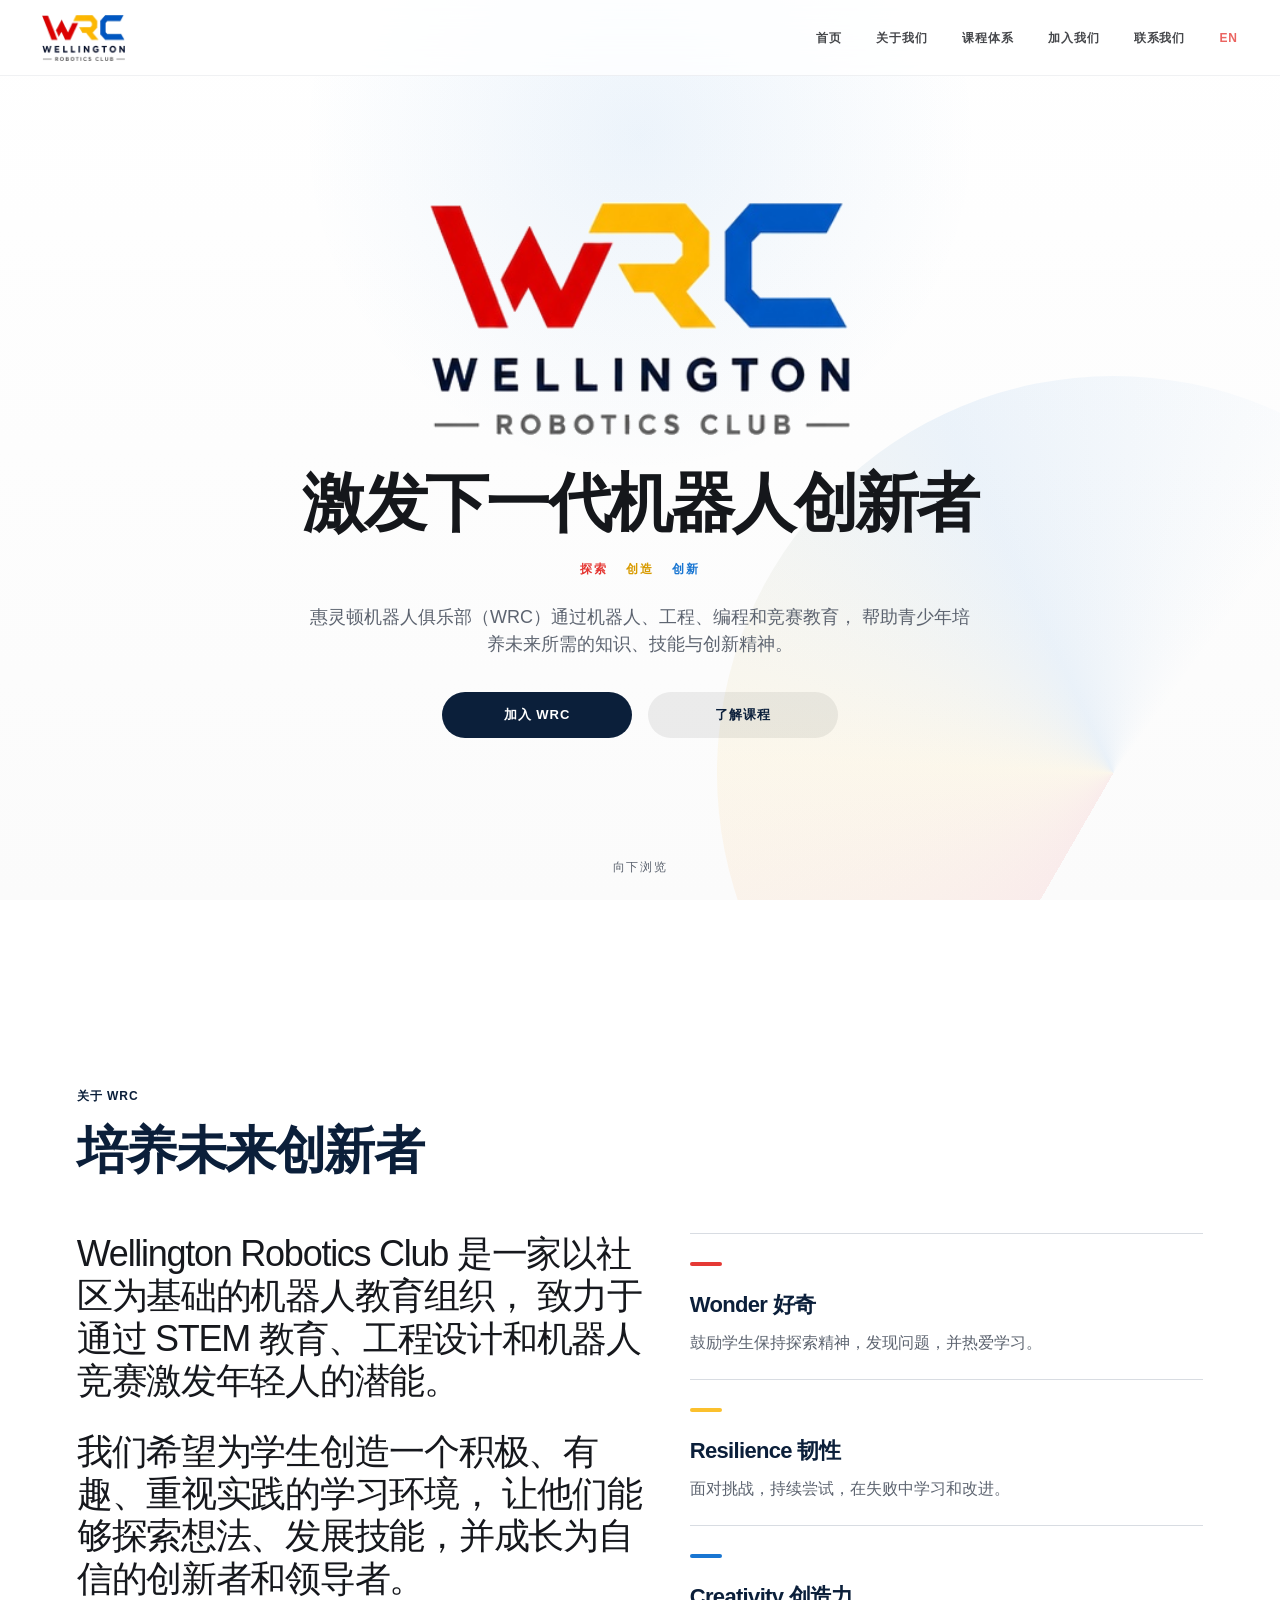
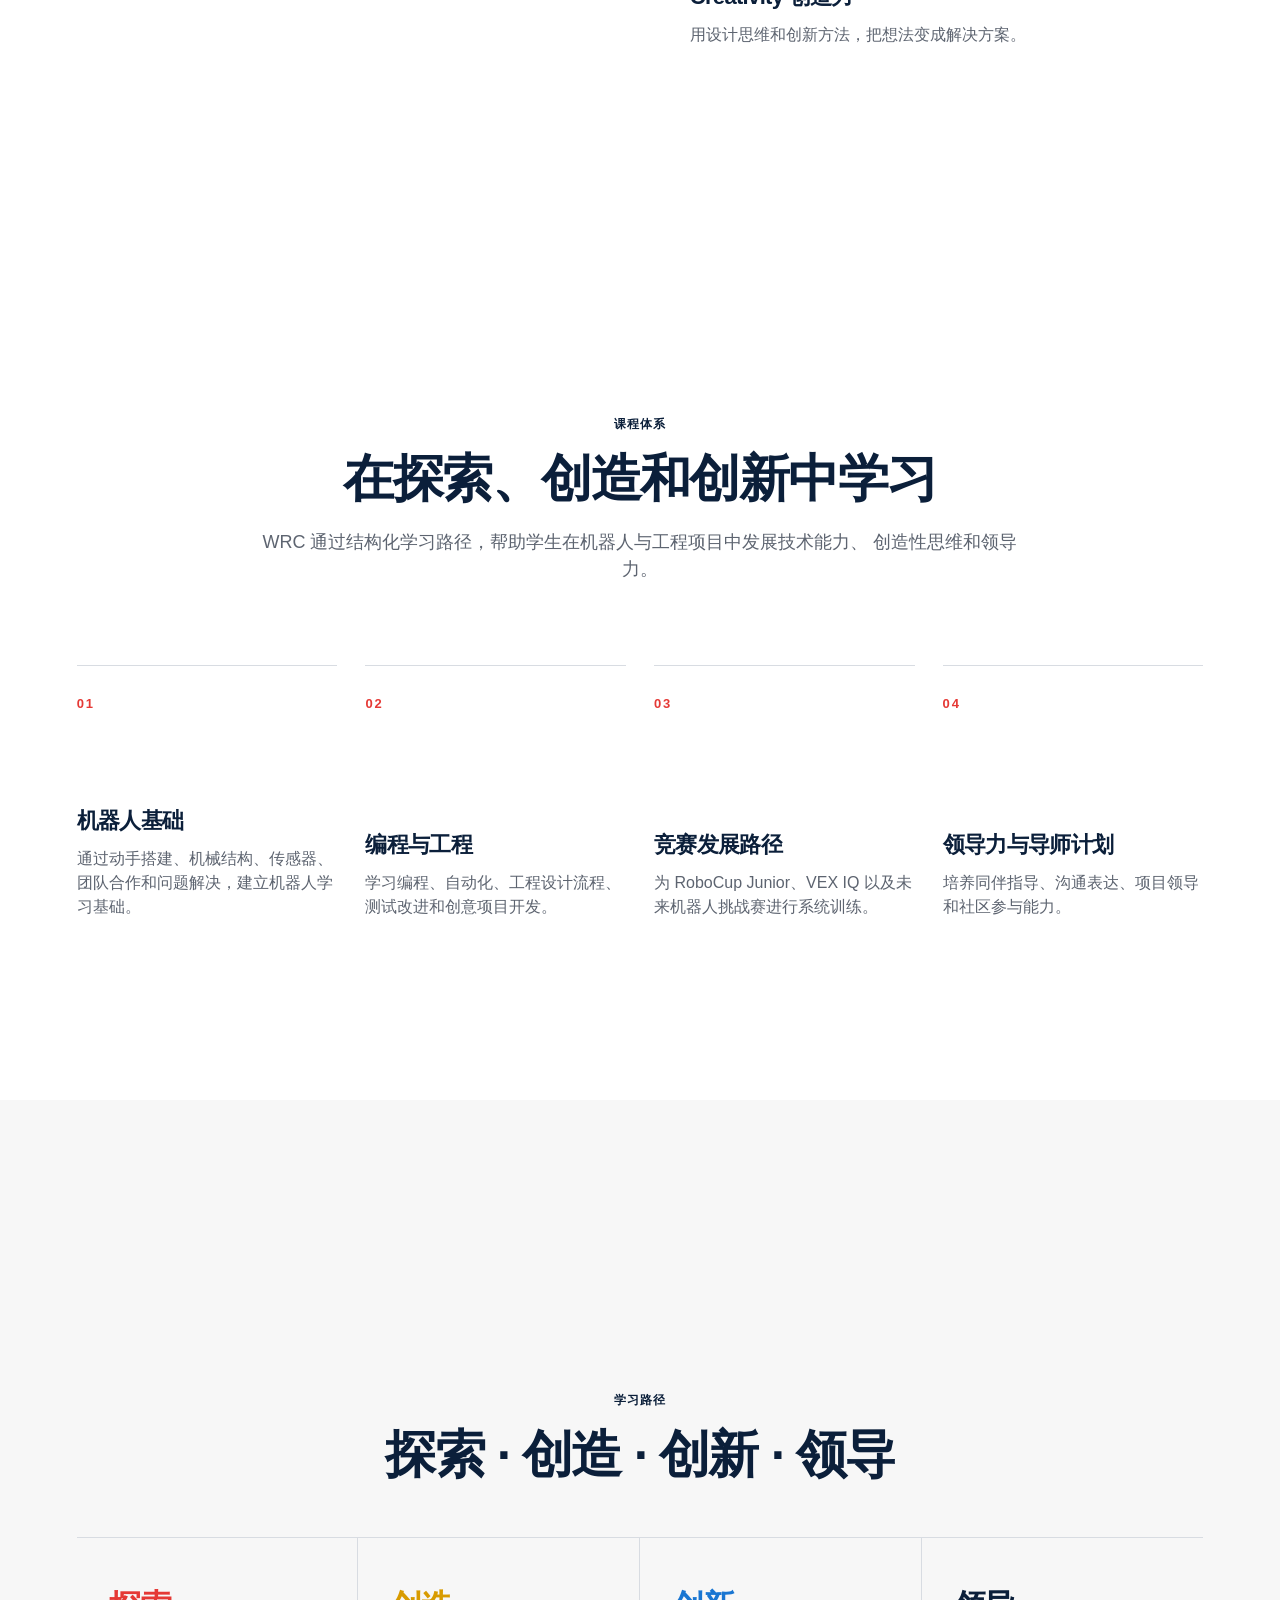
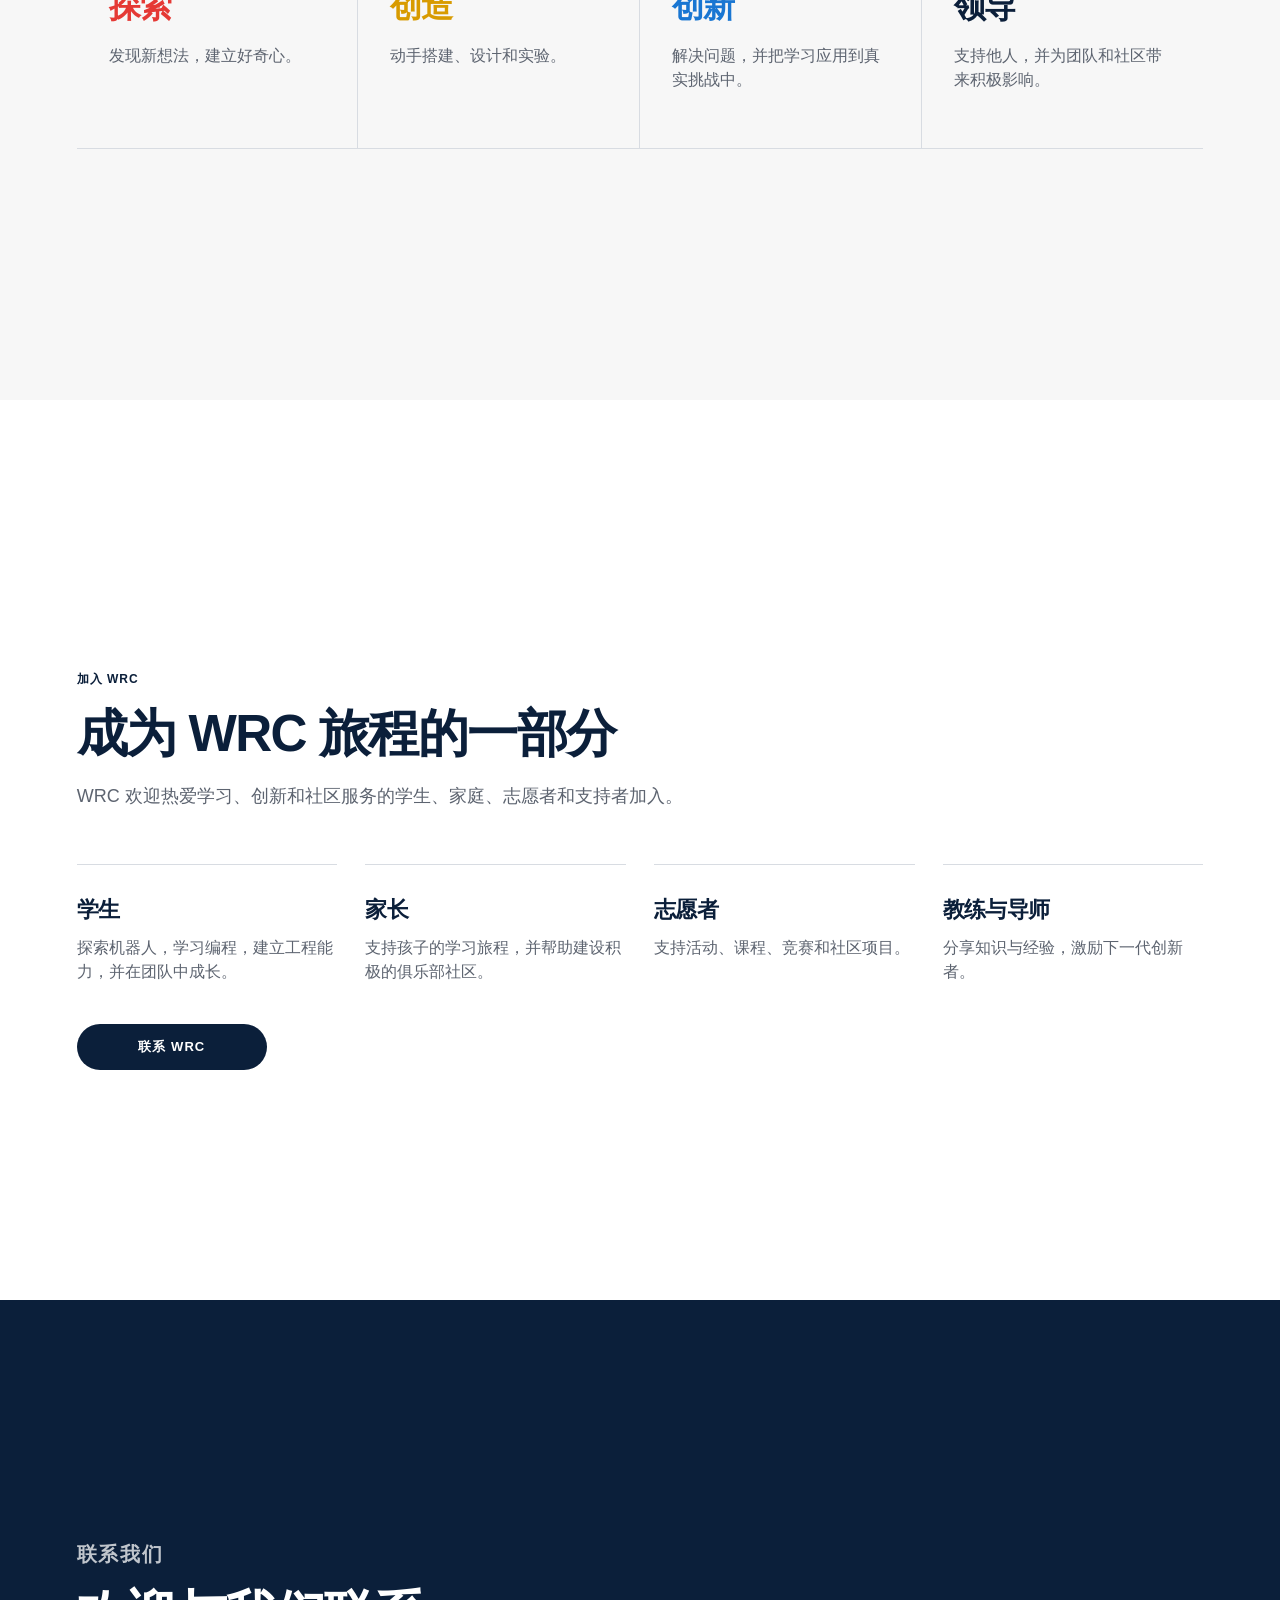
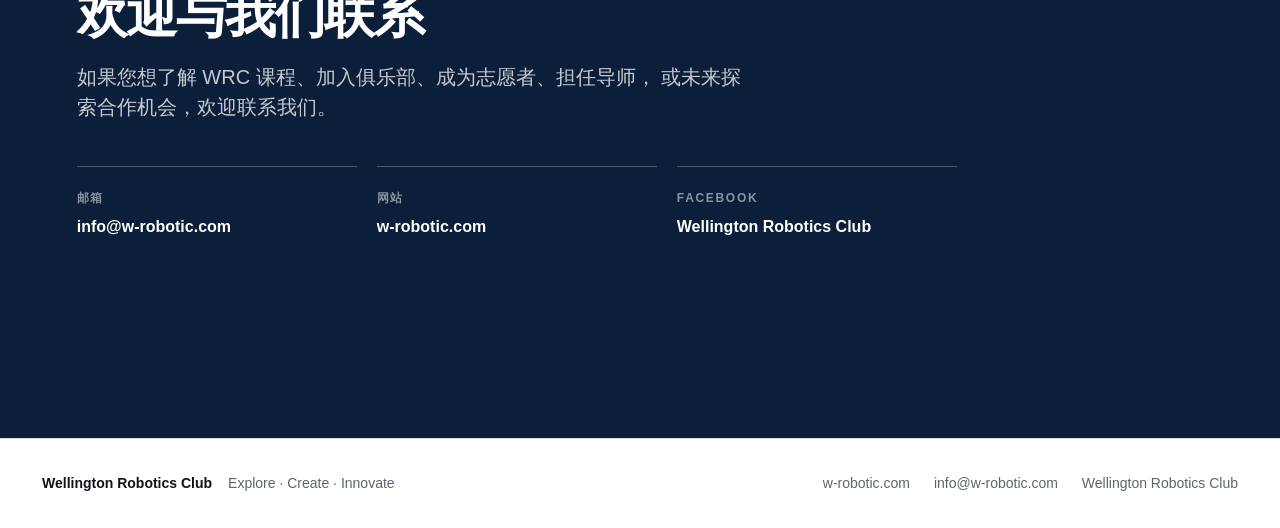
==== zh/index.html @ f8b402cc "Add files via upload" ====
<!DOCTYPE html>
<html lang="zh-CN">
<head>
  <meta charset="UTF-8" />
  <meta name="viewport" content="width=device-width, initial-scale=1.0" />
  <title>惠灵顿机器人俱乐部 | WRC</title>
  <meta name="description" content="惠灵顿机器人俱乐部通过机器人、工程、编程和竞赛教育，帮助青少年培养未来所需的技能、信心与创新精神。" />
  <link rel="icon" href="../assets/favicon.svg" type="image/svg+xml" />
  <link rel="stylesheet" href="../styles.css" />
</head>
<body>
  <header class="site-header" id="top">
    <a class="brand" href="#home" aria-label="WRC 首页">
      <img src="../assets/wrc-logo-transparent.png" alt="Wellington Robotics Club logo" />
    </a>

    <nav class="desktop-nav" aria-label="主导航">
      <a href="#home">首页</a>
      <a href="#about">关于我们</a>
      <a href="#programmes">课程体系</a>
      <a href="#join">加入我们</a>
      <a href="#contact">联系我们</a>
      <a class="lang-switch" href="../index.html">EN</a>
    </nav>

    <button class="menu-button" aria-label="打开菜单" aria-expanded="false">
      <span></span><span></span>
    </button>
  </header>

  <nav class="mobile-nav" aria-label="移动端导航">
    <a href="#home">首页</a>
    <a href="#about">关于我们</a>
    <a href="#programmes">课程体系</a>
    <a href="#join">加入我们</a>
    <a href="#contact">联系我们</a>
    <a class="lang-switch" href="../index.html">EN</a>
  </nav>

  <main>
    <section class="hero section snap" id="home">
      <div class="hero-inner">
        <div class="hero-logo">
          <img src="../assets/wrc-logo-transparent.png" alt="Wellington Robotics Club logo" />
        </div>
        <h2><span class='cn-nowrap'>激发下一代机器人创新者</span></h2>
        <p class="slogan"><span>探索</span><span>创造</span><span>创新</span></p>
        <p class="hero-copy">
          惠灵顿机器人俱乐部（WRC）通过机器人、工程、编程和竞赛教育，
          帮助青少年培养未来所需的知识、技能与创新精神。
        </p>
        <div class="actions">
          <a class="btn primary" href="#join">加入 WRC</a>
          <a class="btn secondary" href="#programmes">了解课程</a>
        </div>
      </div>
      <div class="scroll-cue">向下浏览</div>
    </section>

    <section class="section split snap" id="about">
      <div class="section-heading">
        <p class="eyebrow">关于 WRC</p>
        <h2><span class='cn-nowrap'>培养未来创新者</span></h2>
      </div>
      <div class="content-grid two">
        <div class="lead-card">
          <p>
            Wellington Robotics Club 是一家以社区为基础的机器人教育组织，
            致力于通过 STEM 教育、工程设计和机器人竞赛激发年轻人的潜能。
          </p>
          <p>
            我们希望为学生创造一个积极、有趣、重视实践的学习环境，
            让他们能够探索想法、发展技能，并成长为自信的创新者和领导者。
          </p>
        </div>
        <div class="values-grid">
          <article>
            <span class="dot red"></span>
            <h3>Wonder 好奇</h3>
            <p>鼓励学生保持探索精神，发现问题，并热爱学习。</p>
          </article>
          <article>
            <span class="dot gold"></span>
            <h3>Resilience 韧性</h3>
            <p>面对挑战，持续尝试，在失败中学习和改进。</p>
          </article>
          <article>
            <span class="dot blue"></span>
            <h3>Creativity 创造力</h3>
            <p>用设计思维和创新方法，把想法变成解决方案。</p>
          </article>
        </div>
      </div>
    </section>

    <section class="section snap" id="programmes">
      <div class="section-heading center">
        <p class="eyebrow">课程体系</p>
        <h2><span class='cn-nowrap'>在探索、创造和创新中学习</span></h2>
        <p class="section-copy">
          WRC 通过结构化学习路径，帮助学生在机器人与工程项目中发展技术能力、
          创造性思维和领导力。
        </p>
      </div>

      <div class="programme-grid">
        <article class="programme-card">
          <span class="number">01</span>
          <h3>机器人基础</h3>
          <p>通过动手搭建、机械结构、传感器、团队合作和问题解决，建立机器人学习基础。</p>
        </article>
        <article class="programme-card">
          <span class="number">02</span>
          <h3>编程与工程</h3>
          <p>学习编程、自动化、工程设计流程、测试改进和创意项目开发。</p>
        </article>
        <article class="programme-card">
          <span class="number">03</span>
          <h3>竞赛发展路径</h3>
          <p>为 RoboCup Junior、VEX IQ 以及未来机器人挑战赛进行系统训练。</p>
        </article>
        <article class="programme-card">
          <span class="number">04</span>
          <h3>领导力与导师计划</h3>
          <p>培养同伴指导、沟通表达、项目领导和社区参与能力。</p>
        </article>
      </div>
    </section>

    <section class="section pathway snap">
      <div class="section-heading center">
        <p class="eyebrow">学习路径</p>
        <h2>探索 · 创造 · 创新 · 领导</h2>
      </div>

      <div class="journey">
        <div>
          <strong>探索</strong>
          <span>发现新想法，建立好奇心。</span>
        </div>
        <div>
          <strong>创造</strong>
          <span>动手搭建、设计和实验。</span>
        </div>
        <div>
          <strong>创新</strong>
          <span>解决问题，并把学习应用到真实挑战中。</span>
        </div>
        <div>
          <strong>领导</strong>
          <span>支持他人，并为团队和社区带来积极影响。</span>
        </div>
      </div>
    </section>

    <section class="section join snap" id="join">
      <div class="section-heading">
        <p class="eyebrow">加入 WRC</p>
        <h2><span class='cn-nowrap'>成为 WRC 旅程的一部分</span></h2>
        <p class="section-copy">
          WRC 欢迎热爱学习、创新和社区服务的学生、家庭、志愿者和支持者加入。
        </p>
      </div>

      <div class="join-grid">
        <article>
          <h3>学生</h3>
          <p>探索机器人，学习编程，建立工程能力，并在团队中成长。</p>
        </article>
        <article>
          <h3>家长</h3>
          <p>支持孩子的学习旅程，并帮助建设积极的俱乐部社区。</p>
        </article>
        <article>
          <h3>志愿者</h3>
          <p>支持活动、课程、竞赛和社区项目。</p>
        </article>
        <article>
          <h3>教练与导师</h3>
          <p>分享知识与经验，激励下一代创新者。</p>
        </article>
      </div>

      <div class="actions centered">
        <a class="btn primary" href="mailto:info@w-robotic.com?subject=Join%20Wellington%20Robotics%20Club">联系 WRC</a>
      </div>
    </section>

    <section class="section contact snap" id="contact">
      <div class="contact-panel">
        <p class="eyebrow">联系我们</p>
        <h2><span class='cn-nowrap'>欢迎与我们联系</span></h2>
        <p>
          如果您想了解 WRC 课程、加入俱乐部、成为志愿者、担任导师，
          或未来探索合作机会，欢迎联系我们。
        </p>

        <div class="contact-links">
          <a href="mailto:info@w-robotic.com">
            <span>邮箱</span>
            info@w-robotic.com
          </a>
          <a href="https://w-robotic.com">
            <span>网站</span>
            w-robotic.com
          </a>
          <a href="#" aria-label="Wellington Robotics Club Facebook">
            <span>Facebook</span>
            Wellington Robotics Club
          </a>
        </div>
      </div>
    </section>
  </main>

  <footer class="site-footer">
    <div>
      <strong>Wellington Robotics Club</strong>
      <span>Explore · Create · Innovate</span>
    </div>
    <div class="footer-links">
      <a href="https://w-robotic.com">w-robotic.com</a>
      <a href="mailto:info@w-robotic.com">info@w-robotic.com</a>
      <a href="#">Wellington Robotics Club</a>
    </div>
  </footer>

  <script src="../script.js"></script>
</body>
</html>
---- styles.css ----
:root{
  --red:#E53935;
  --gold:#FBC02D;
  --blue:#1976D2;
  --navy:#0B1F3A;
  --grey:#f5f5f5;
  --text:#111318;
  --muted:#5d6470;
  --line:#d8dce2;
}

*{box-sizing:border-box}
html{scroll-behavior:smooth}
body{
  margin:0;
  font-family:"SF Pro Display","SF Pro Text","Avenir Next","Helvetica Neue",Inter,-apple-system,BlinkMacSystemFont,"Segoe UI",Arial,sans-serif;
  color:var(--text);
  background:#fff;
  line-height:1.5;
  font-weight:400;
  letter-spacing:-0.01em;
  -webkit-font-smoothing:antialiased;
  text-rendering:geometricPrecision;
}

a{color:inherit;text-decoration:none}
.site-header{
  position:fixed;
  top:0;left:0;right:0;
  z-index:50;
  height:76px;
  display:flex;
  align-items:center;
  justify-content:space-between;
  padding:18px 42px;
  background:rgba(255,255,255,.76);
  backdrop-filter:blur(18px);
  border-bottom:1px solid rgba(11,31,58,.06);
}

.brand img{
  height:46px;
  width:auto;
  display:block;
}

.desktop-nav{
  display:flex;
  gap:34px;
  font-size:12px;
  letter-spacing:.14em;
  text-transform:uppercase;
  font-weight:700;
}
.desktop-nav a{
  opacity:.78;
  transition:opacity .2s ease;
}
.desktop-nav a:hover{opacity:1}

.menu-button{
  display:none;
  width:34px;height:28px;
  border:0;background:transparent;
  position:relative;
}
.menu-button span{
  display:block;
  height:2px;background:var(--navy);
  margin:7px 0;
}

.mobile-nav{
  position:fixed;
  inset:76px 0 auto 0;
  z-index:40;
  background:rgba(255,255,255,.96);
  backdrop-filter:blur(18px);
  display:none;
  flex-direction:column;
  padding:24px 42px 32px;
  border-bottom:1px solid var(--line);
}
.mobile-nav.open{display:flex}
.mobile-nav a{
  padding:14px 0;
  font-size:14px;
  text-transform:uppercase;
  letter-spacing:.08em;
  font-weight:700;
}

.section{
  min-height:100vh;
  padding:120px clamp(24px,6vw,88px) 80px;
  display:flex;
  flex-direction:column;
  justify-content:center;
  position:relative;
  overflow:hidden;
}
.snap{scroll-margin-top:72px}

.hero{
  text-align:center;
  background:
    radial-gradient(circle at 50% 15%, rgba(25,118,210,.08), transparent 34%),
    linear-gradient(180deg,#fff 0%,#fbfbfb 100%);
}
.hero:after{
  content:"";
  position:absolute;
  right:-18vw;
  bottom:-30vh;
  width:62vw;
  height:62vw;
  border-radius:50%;
  background:conic-gradient(from 210deg, var(--red), var(--gold), var(--blue), transparent 52%);
  opacity:.08;
  pointer-events:none;
}
.hero-inner{
  max-width:980px;
  margin:0 auto;
  position:relative;
  z-index:1;
}

.hero-logo{
  display:flex;
  justify-content:center;
  align-items:center;
  margin:0 auto 34px;
}
.hero-logo img{
  width:min(420px,78vw);
  height:auto;
  display:block;
}

.eyebrow{
  margin:0 0 18px;
  color:var(--navy);
  text-transform:uppercase;
  letter-spacing:.22em;
  font-size:12px;
  font-weight:700;
}
h1{
  margin:0;
  font-size:clamp(84px,16vw,190px);
  line-height:.82;
  letter-spacing:-.07em;
  color:var(--navy);
  font-weight:800;
}
.hero h2{
  margin:0 auto 0;
  font-size:clamp(28px,4.2vw,58px);
  line-height:.98;
  max-width:980px;
  letter-spacing:-.055em;
  color:#15171b;
  font-weight:760;
}
.slogan{
  display:flex;
  justify-content:center;
  gap:18px;
  margin:22px 0 0;
  text-transform:uppercase;
  letter-spacing:.16em;
  font-weight:760;
  font-size:12px;
}
.slogan span:nth-child(1){color:var(--red)}
.slogan span:nth-child(2){color:#d89b00}
.slogan span:nth-child(3){color:var(--blue)}
.hero-copy{
  max-width:670px;
  margin:26px auto 0;
  color:var(--muted);
  font-size:18px;
}
.actions{
  margin-top:34px;
  display:flex;
  gap:16px;
  justify-content:center;
  flex-wrap:wrap;
}
.btn{
  display:inline-flex;
  align-items:center;
  justify-content:center;
  min-width:190px;
  padding:13px 26px;
  border-radius:999px;
  font-size:13px;
  letter-spacing:.08em;
  text-transform:uppercase;
  font-weight:700;
  transition:transform .2s ease, background .2s ease, color .2s ease;
}
.btn:hover{transform:translateY(-2px)}
.btn.primary{
  background:var(--navy);
  color:#fff;
}
.btn.secondary{
  background:rgba(17,19,24,.07);
  color:var(--navy);
}
.scroll-cue{
  position:absolute;
  left:50%;
  bottom:24px;
  transform:translateX(-50%);
  color:var(--muted);
  font-size:12px;
  letter-spacing:.14em;
  text-transform:uppercase;
}

.section-heading{
  max-width:760px;
  margin-bottom:54px;
}
.section-heading.center{
  margin-left:auto;margin-right:auto;
  text-align:center;
}
.section-heading h2{
  margin:0;
  color:var(--navy);
  font-size:clamp(42px,7vw,88px);
  line-height:.9;
  letter-spacing:-.065em;
  font-weight:760;
}
.section-copy{
  margin:22px 0 0;
  color:var(--muted);
  font-size:18px;
  max-width:760px;
}
.content-grid.two{
  display:grid;
  grid-template-columns:1.1fr 1fr;
  gap:48px;
  align-items:start;
}
.lead-card{
  font-size:clamp(22px,3vw,36px);
  line-height:1.18;
  letter-spacing:-.035em;
  color:#16181d;
}
.lead-card p{margin:0 0 28px}
.values-grid{
  display:grid;
  gap:18px;
}
.values-grid article,
.programme-card,
.join-grid article{
  border-top:1px solid var(--line);
  padding:28px 0 6px;
}
.dot{
  display:block;
  width:32px;height:4px;
  margin-bottom:22px;
  border-radius:999px;
}
.dot.red{background:var(--red)}
.dot.gold{background:var(--gold)}
.dot.blue{background:var(--blue)}
h3{
  margin:0 0 10px;
  color:var(--navy);
  font-size:22px;
  letter-spacing:-.03em;
  font-weight:760;
}
.values-grid p,
.programme-card p,
.join-grid p{
  color:var(--muted);
  margin:0;
}

.programme-grid{
  display:grid;
  grid-template-columns:repeat(4,1fr);
  gap:28px;
  margin-top:28px;
}
.programme-card{
  min-height:260px;
  display:flex;
  flex-direction:column;
  justify-content:flex-end;
}
.number{
  color:var(--red);
  font-size:13px;
  font-weight:800;
  letter-spacing:.14em;
  margin-bottom:auto;
}

.pathway{
  background:#f7f7f7;
}
.journey{
  display:grid;
  grid-template-columns:repeat(4,1fr);
  gap:0;
  border-top:1px solid var(--line);
  border-bottom:1px solid var(--line);
}
.journey div{
  padding:44px 32px;
  min-height:210px;
  border-right:1px solid var(--line);
}
.journey div:last-child{border-right:0}
.journey strong{
  display:block;
  color:var(--navy);
  font-size:32px;
  letter-spacing:-.04em;
  margin-bottom:14px;
}
.journey div:nth-child(1) strong{color:var(--red)}
.journey div:nth-child(2) strong{color:#d89b00}
.journey div:nth-child(3) strong{color:var(--blue)}
.journey span{color:var(--muted)}

.join-grid{
  display:grid;
  grid-template-columns:repeat(4,1fr);
  gap:28px;
}
.centered{justify-content:flex-start}

.contact{
  background:var(--navy);
  color:#fff;
  min-height:82vh;
}
/* contact background decoration removed */

.contact-panel{
  max-width:880px;
  position:relative;
  z-index:1;
}
.contact .eyebrow{color:#fff;opacity:.74}
.contact h2{
  margin:0;
  font-size:clamp(46px,8vw,96px);
  line-height:.9;
  letter-spacing:-.06em;
}
.contact p{
  color:rgba(255,255,255,.76);
  font-size:20px;
  max-width:680px;
}
.contact-links{
  display:grid;
  grid-template-columns:repeat(3,1fr);
  gap:20px;
  margin-top:44px;
}
.contact-links a{
  border-top:1px solid rgba(255,255,255,.28);
  padding-top:22px;
  color:#fff;
  font-weight:700;
}
.contact-links span{
  display:block;
  color:rgba(255,255,255,.52);
  font-size:12px;
  text-transform:uppercase;
  letter-spacing:.14em;
  margin-bottom:8px;
}

.site-footer{
  display:flex;
  justify-content:space-between;
  gap:32px;
  padding:34px 42px;
  border-top:1px solid var(--line);
  background:#fff;
  font-size:14px;
}
.site-footer div:first-child{
  display:flex;
  gap:16px;
  align-items:center;
}
.site-footer span{color:var(--muted)}
.footer-links{
  display:flex;
  gap:24px;
  flex-wrap:wrap;
  color:var(--muted);
}

@media (max-width: 980px){
  .desktop-nav{display:none}
  .menu-button{display:block}
  .site-header{padding:16px 24px}
  .brand img{height:40px}
  .section{padding:110px 24px 70px}
  .content-grid.two,
  .programme-grid,
  .journey,
  .join-grid,
  .contact-links{
    grid-template-columns:1fr;
  }
  .programme-card{min-height:auto}
  .journey div{border-right:0;border-bottom:1px solid var(--line)}
  .journey div:last-child{border-bottom:0}
  .site-footer{
    flex-direction:column;
    padding:28px 24px;
  }
  .site-footer div:first-child{
    flex-direction:column;
    align-items:flex-start;
  }
}

@media (prefers-reduced-motion: reduce){
  html{scroll-behavior:auto}
  .btn{transition:none}
}

.lang-switch{
  color:var(--red)!important;
  font-weight:800!important;
}


html[lang="en"] body{
  font-family:"SF Pro Display","SF Pro Text","Avenir Next","Helvetica Neue",Inter,-apple-system,BlinkMacSystemFont,"Segoe UI",Arial,sans-serif;
}

html[lang="zh-CN"] body{
  font-family:"PingFang SC","SF Pro Display","SF Pro Text","Noto Sans SC","HarmonyOS Sans SC","Microsoft YaHei",-apple-system,BlinkMacSystemFont,"Segoe UI",sans-serif;
  letter-spacing:0;
  font-weight:400;
  -webkit-font-smoothing:antialiased;
  text-rendering:optimizeLegibility;
}

html[lang="zh-CN"] h1,
html[lang="zh-CN"] h2,
html[lang="zh-CN"] h3{
  font-family:"PingFang SC","SF Pro Display","Noto Sans SC","HarmonyOS Sans SC",sans-serif;
  font-weight:700;
  letter-spacing:-0.03em;
}

html[lang="zh-CN"] .eyebrow,
html[lang="zh-CN"] .desktop-nav,
html[lang="zh-CN"] .mobile-nav{
  font-weight:700;
  letter-spacing:0.08em;
}

html[lang="zh-CN"] .hero h2{
  font-weight:700;
  letter-spacing:-0.04em;
}



/* WRC Website v2.3 Chinese typography refinement */
html[lang="zh-CN"] .cn-nowrap{
  white-space:nowrap;
  display:inline-block;
}

html[lang="zh-CN"] h2{
  font-size:clamp(32px,4vw,60px);
  line-height:1.08;
}

html[lang="zh-CN"] .section-heading h2{
  max-width:none;
}

html[lang="zh-CN"] .hero h2{
  font-size:clamp(38px,5vw,68px);
  white-space:nowrap;
}

@media (max-width:768px){
  html[lang="zh-CN"] .hero h2{
    white-space:normal;
  }
  html[lang="zh-CN"] .cn-nowrap{
    white-space:normal;
  }
}
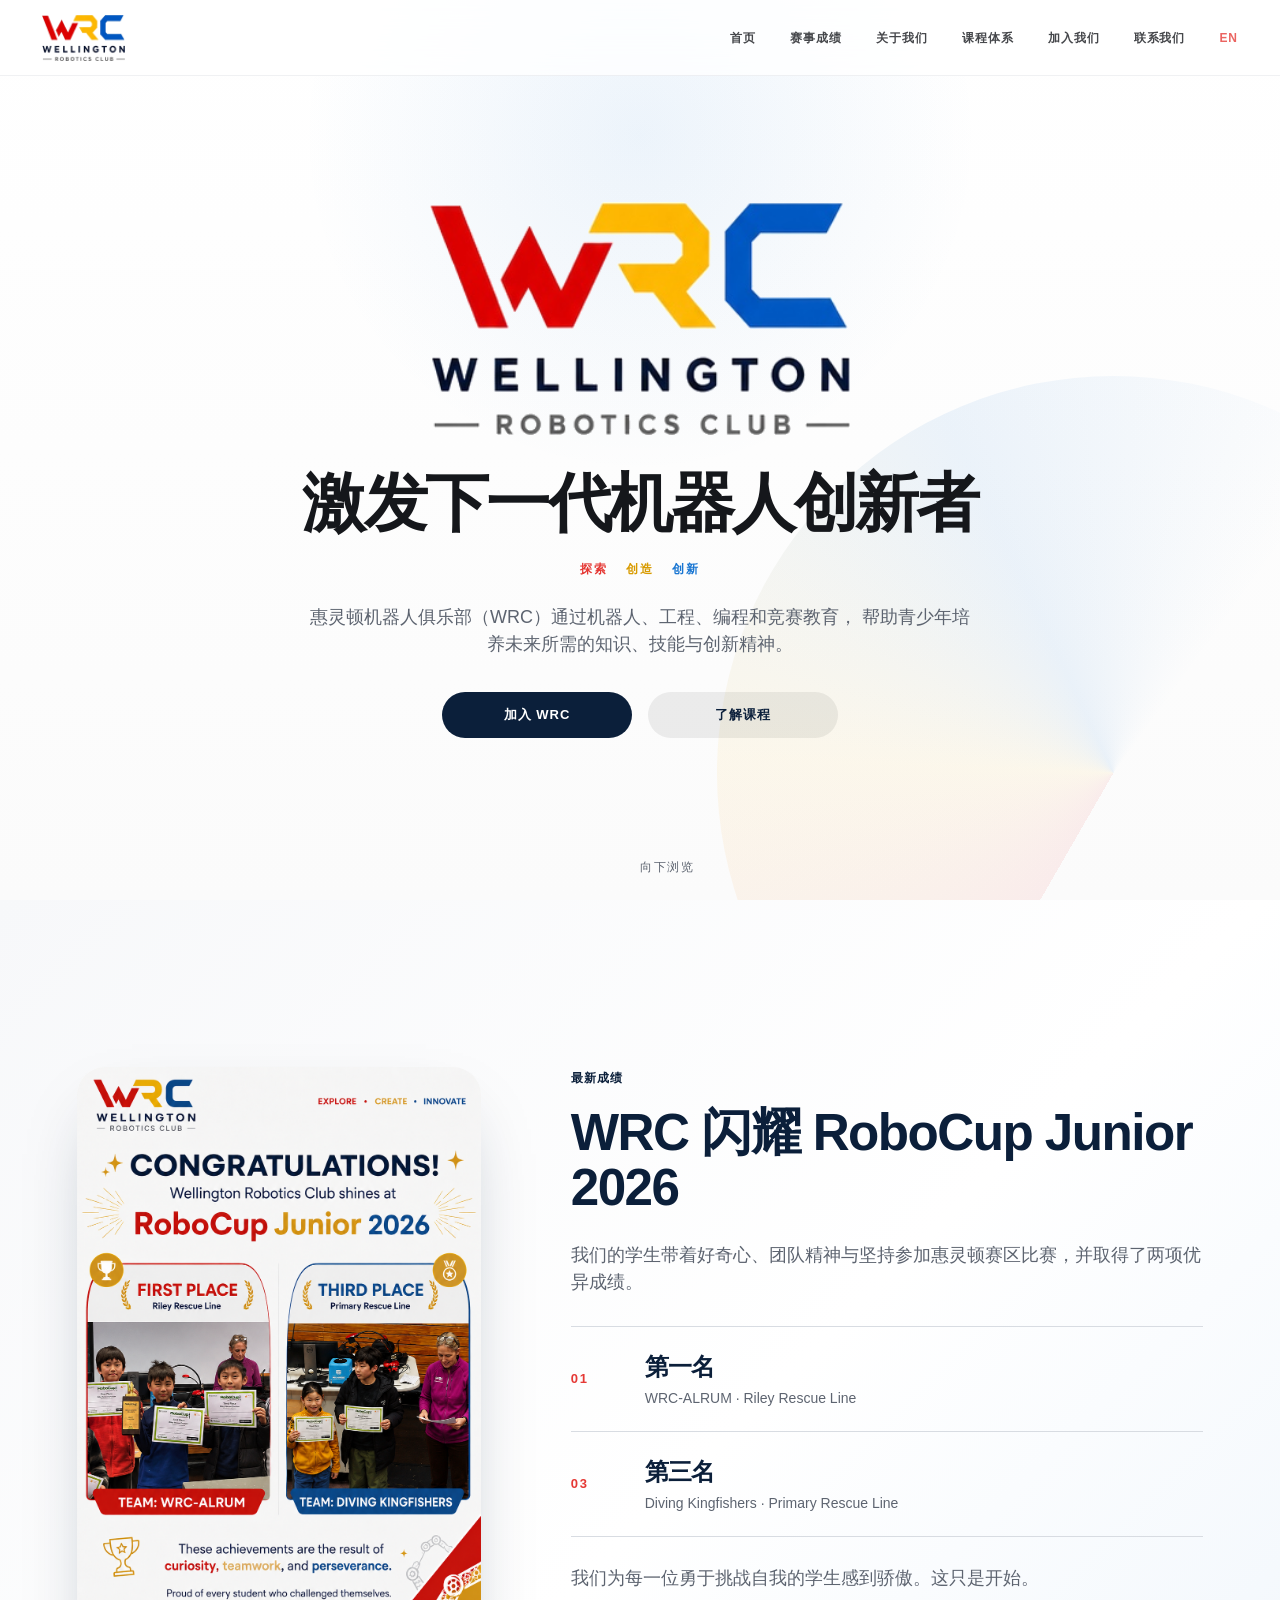
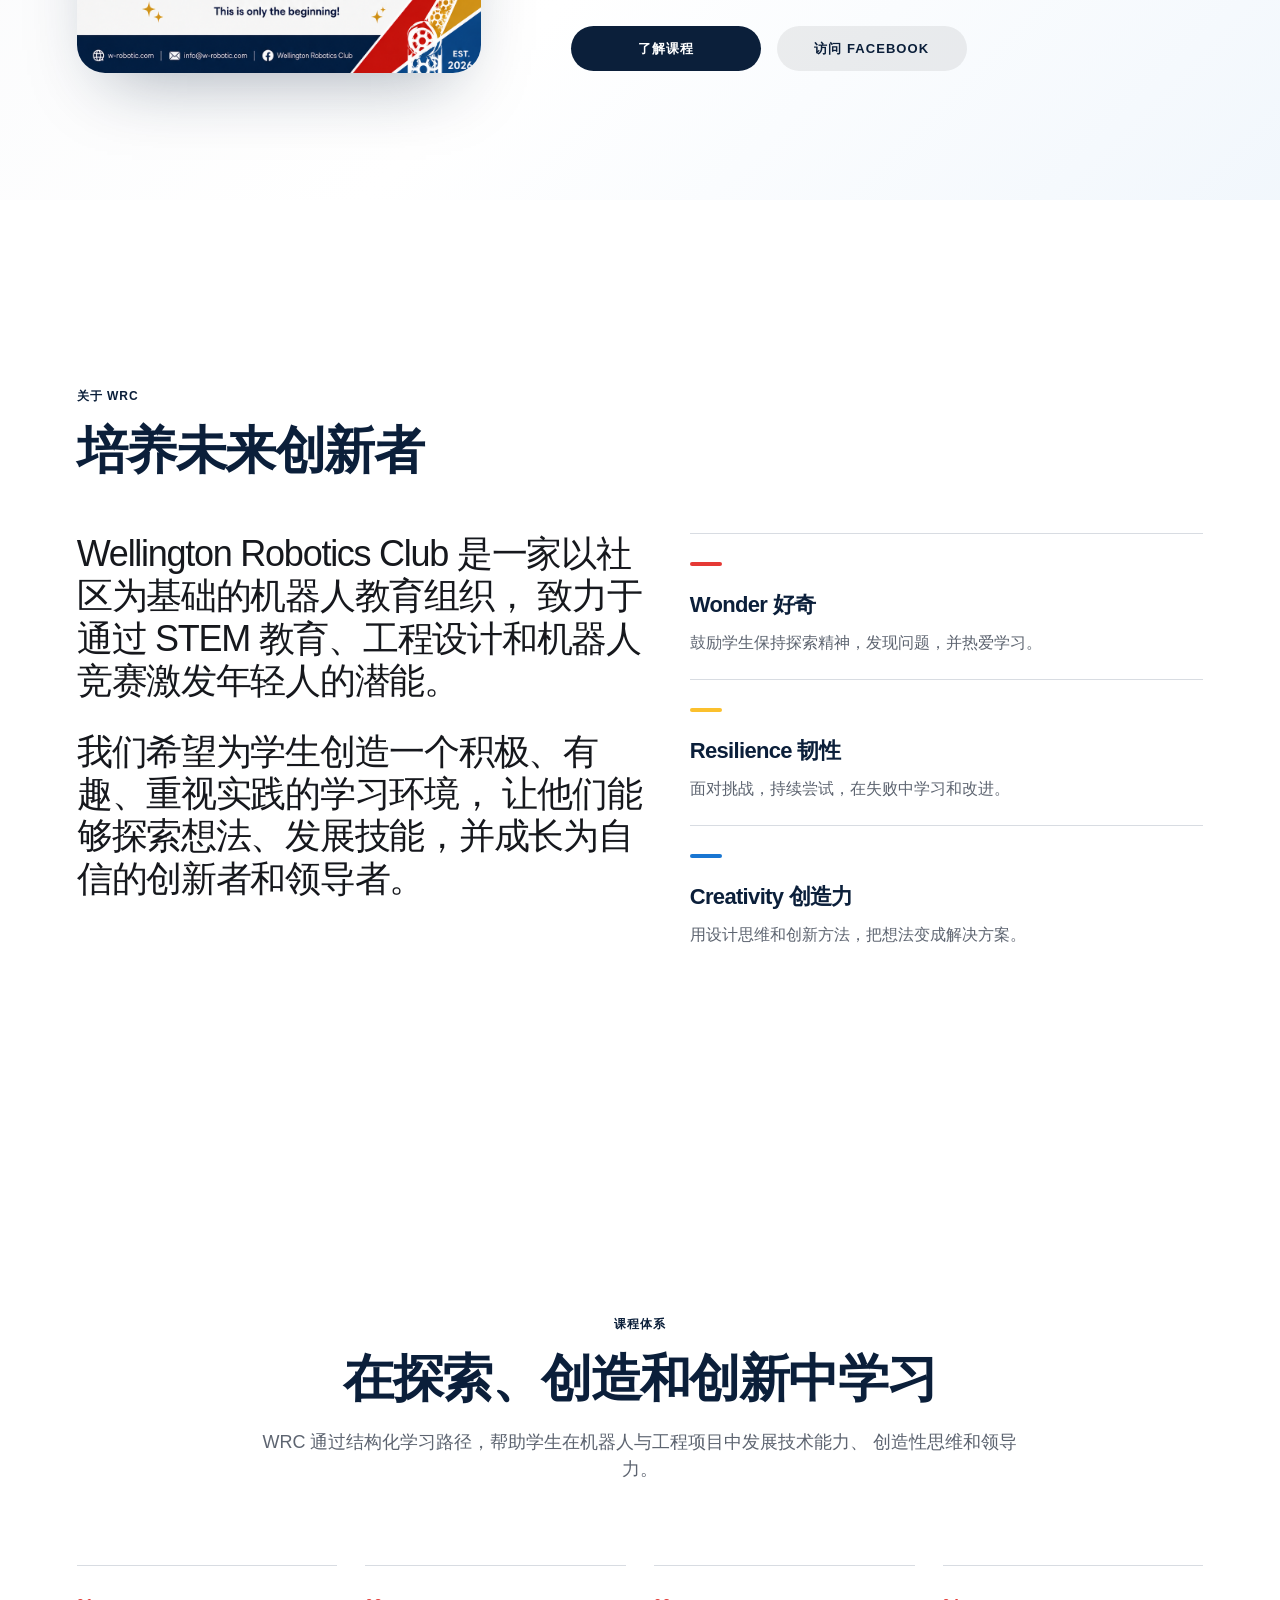
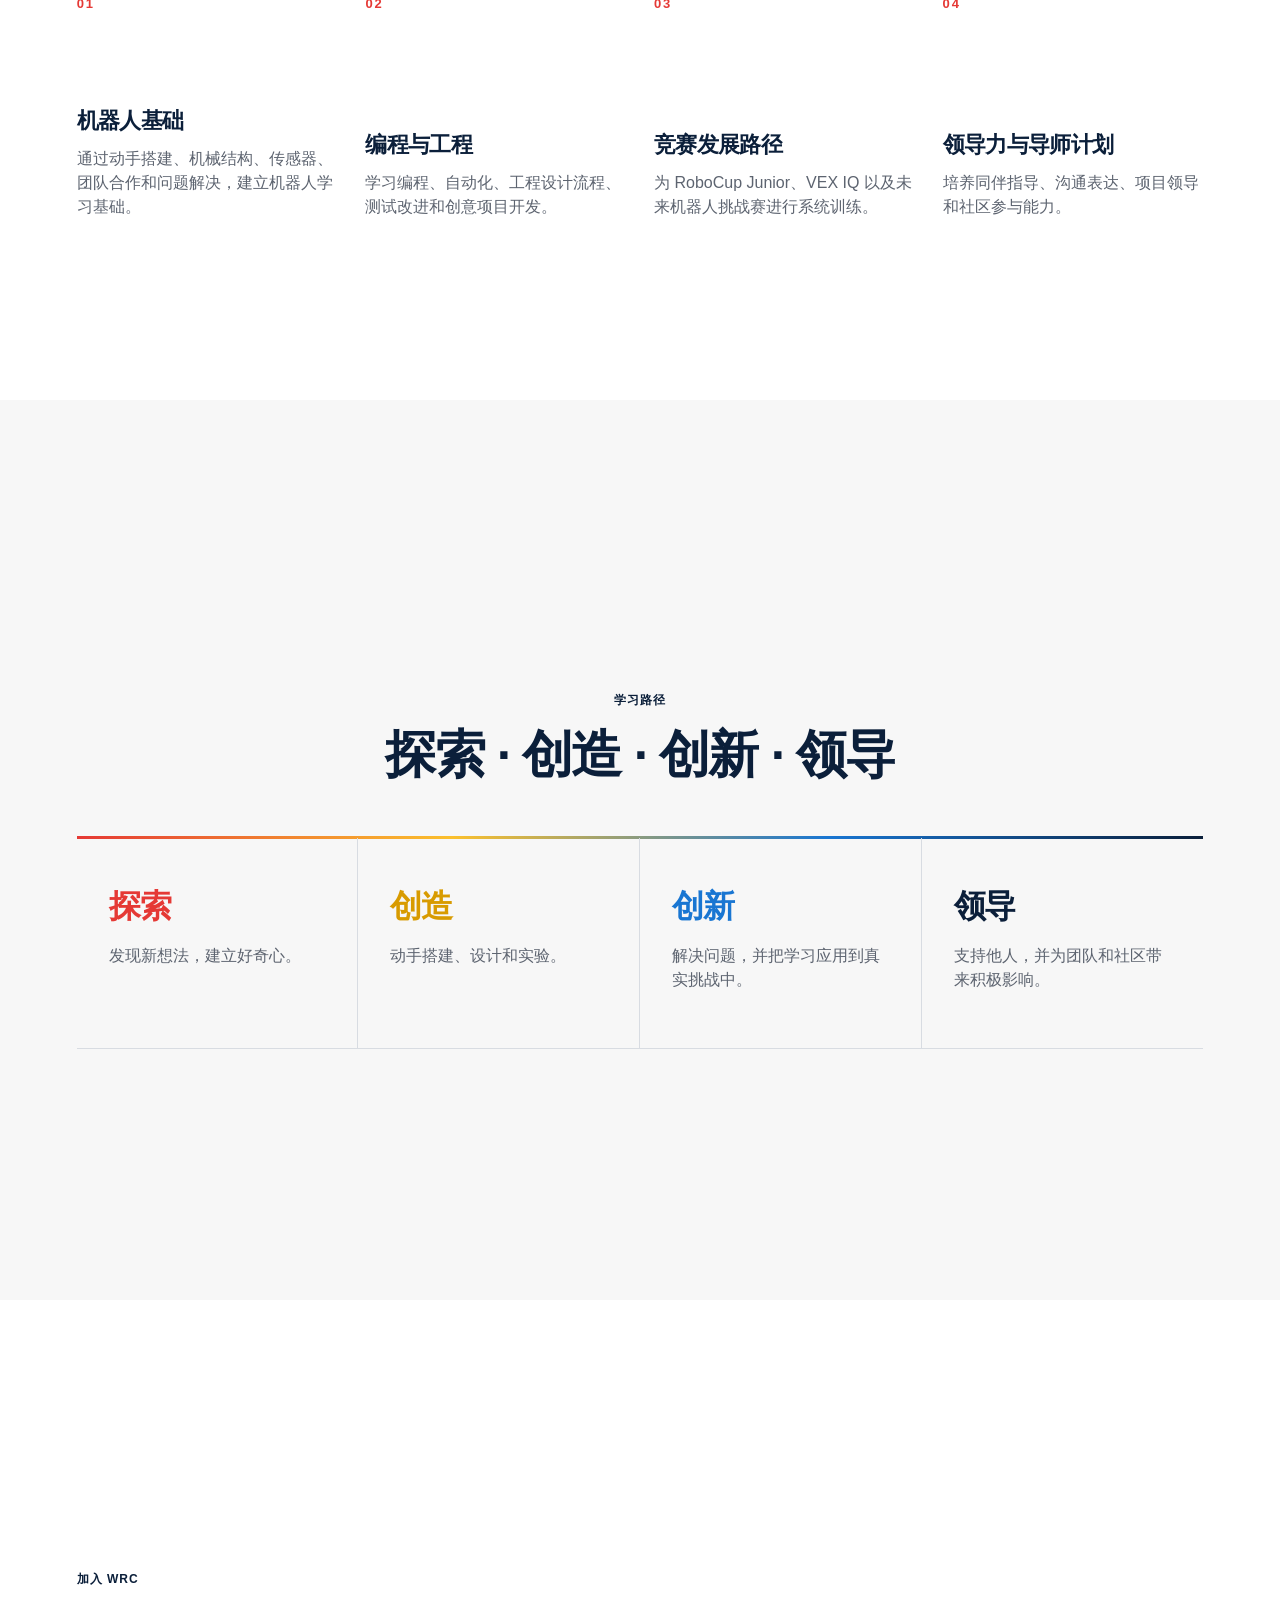
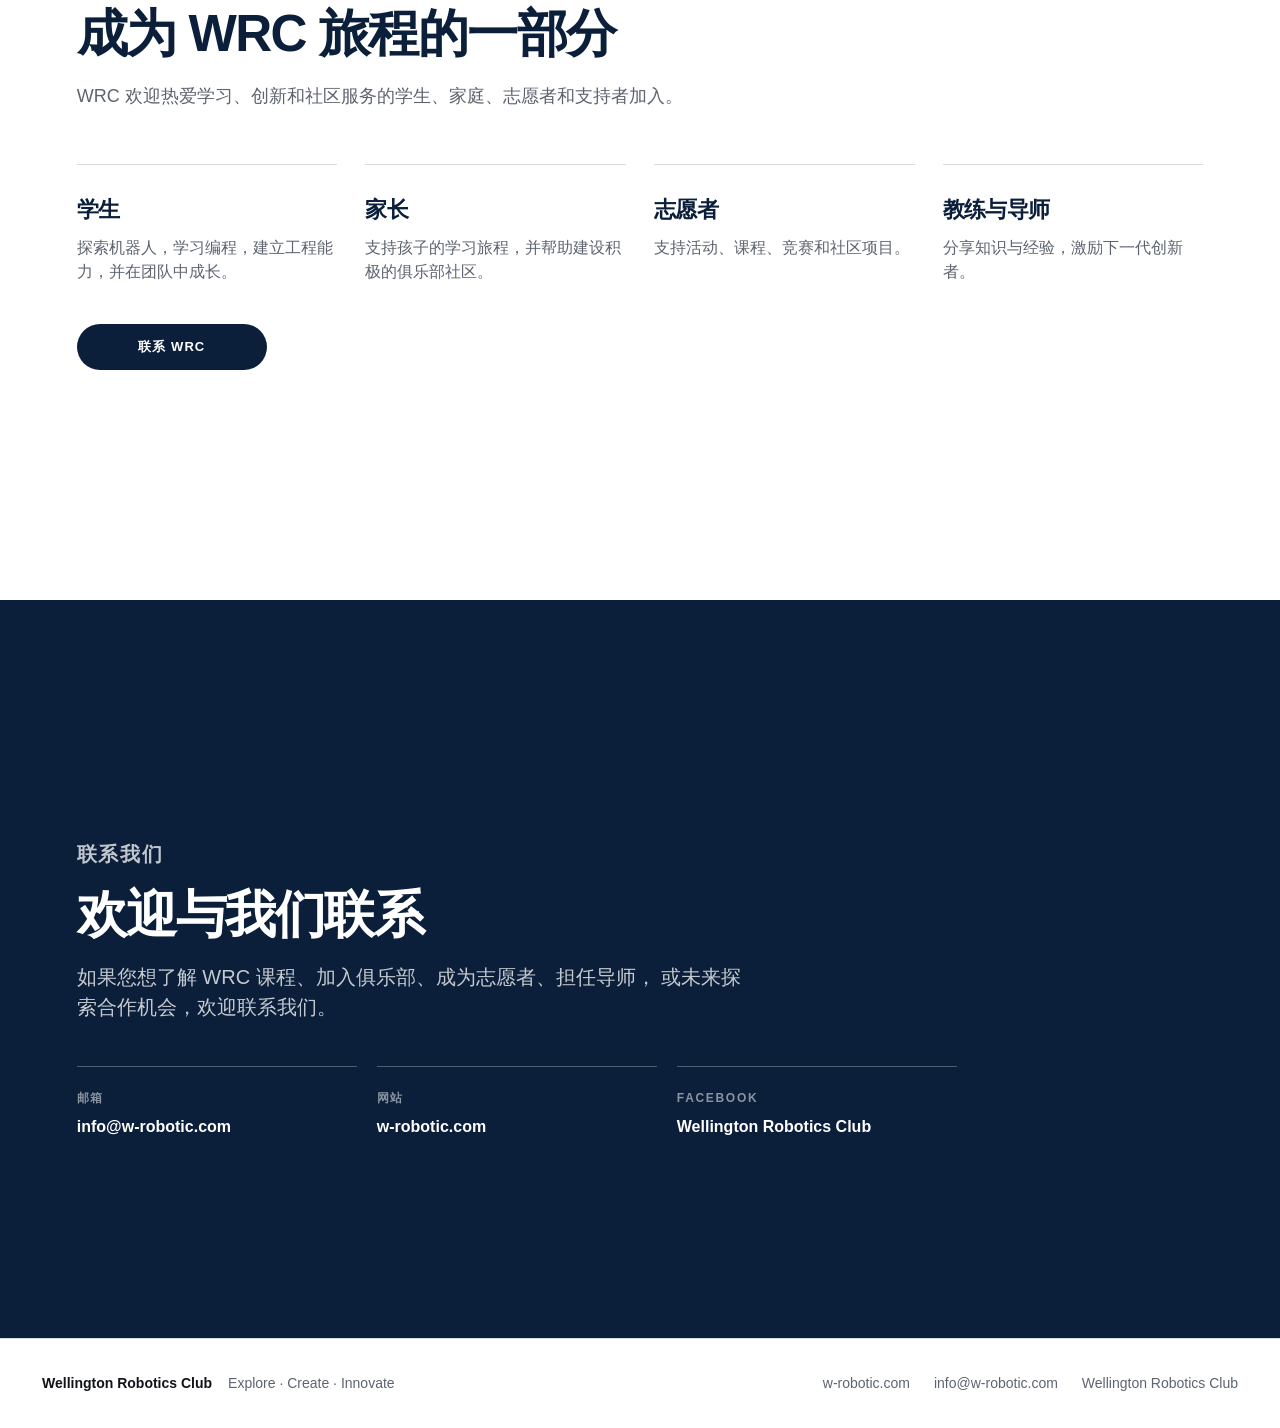
==== commit c799cac6: "Sync current Sites website" ====
--- a/zh/index.html
+++ b/zh/index.html
@@ -16,6 +16,7 @@
 
     <nav class="desktop-nav" aria-label="主导航">
       <a href="#home">首页</a>
+      <a href="#achievements">赛事成绩</a>
       <a href="#about">关于我们</a>
       <a href="#programmes">课程体系</a>
       <a href="#join">加入我们</a>
@@ -30,6 +31,7 @@
 
   <nav class="mobile-nav" aria-label="移动端导航">
     <a href="#home">首页</a>
+    <a href="#achievements">赛事成绩</a>
     <a href="#about">关于我们</a>
     <a href="#programmes">课程体系</a>
     <a href="#join">加入我们</a>
@@ -55,6 +57,34 @@
         </div>
       </div>
       <div class="scroll-cue">向下浏览</div>
+    </section>
+
+    <section class="section achievement snap" id="achievements">
+      <div class="achievement-layout">
+        <a class="achievement-poster" href="../assets/robocup-junior-2026-wellington-awards.png" target="_blank" rel="noopener" aria-label="打开 RoboCup Junior 2026 惠灵顿赛区成绩海报">
+          <img src="../assets/robocup-junior-2026-wellington-awards.png" alt="惠灵顿机器人俱乐部 RoboCup Junior 2026 成绩：WRC-ALRUM 第一名，Diving Kingfishers 第三名" loading="lazy" decoding="async" />
+        </a>
+        <div class="achievement-copy">
+          <p class="eyebrow">最新成绩</p>
+          <h2>WRC 闪耀 RoboCup Junior 2026</h2>
+          <p class="achievement-intro">我们的学生带着好奇心、团队精神与坚持参加惠灵顿赛区比赛，并取得了两项优异成绩。</p>
+          <div class="result-list">
+            <article>
+              <span>01</span>
+              <div><strong>第一名</strong><small>WRC-ALRUM · Riley Rescue Line</small></div>
+            </article>
+            <article>
+              <span>03</span>
+              <div><strong>第三名</strong><small>Diving Kingfishers · Primary Rescue Line</small></div>
+            </article>
+          </div>
+          <p class="achievement-note">我们为每一位勇于挑战自我的学生感到骄傲。这只是开始。</p>
+          <div class="actions achievement-actions">
+            <a class="btn primary" href="#programmes">了解课程</a>
+            <a class="btn secondary" href="https://www.facebook.com/groups/1531132175208178">访问 Facebook</a>
+          </div>
+        </div>
+      </div>
     </section>
 
     <section class="section split snap" id="about">
@@ -204,7 +234,7 @@
             <span>网站</span>
             w-robotic.com
           </a>
-          <a href="#" aria-label="Wellington Robotics Club Facebook">
+          <a href="https://www.facebook.com/groups/1531132175208178" aria-label="Wellington Robotics Club Facebook">
             <span>Facebook</span>
             Wellington Robotics Club
           </a>
@@ -221,7 +251,7 @@
     <div class="footer-links">
       <a href="https://w-robotic.com">w-robotic.com</a>
       <a href="mailto:info@w-robotic.com">info@w-robotic.com</a>
-      <a href="#">Wellington Robotics Club</a>
+      <a href="https://www.facebook.com/groups/1531132175208178">Wellington Robotics Club</a>
     </div>
   </footer>
 
--- a/styles.css
+++ b/styles.css
@@ -36,6 +36,12 @@
   background:rgba(255,255,255,.76);
   backdrop-filter:blur(18px);
   border-bottom:1px solid rgba(11,31,58,.06);
+  transition:height .35s ease, background .35s ease, box-shadow .35s ease;
+}
+.site-header.scrolled{
+  height:66px;
+  background:rgba(255,255,255,.9);
+  box-shadow:0 12px 34px rgba(11,31,58,.08);
 }
 
 .brand img{
@@ -126,6 +132,56 @@
   z-index:1;
 }
 
+/* Motion enhancement: the page remains fully visible when JavaScript is unavailable. */
+.motion-ready .hero-logo,
+.motion-ready .hero h2,
+.motion-ready .hero .slogan span,
+.motion-ready .hero-copy,
+.motion-ready .hero .actions,
+.motion-ready .scroll-cue{
+  opacity:0;
+  transform:translateY(22px);
+}
+.motion-ready .hero.hero-loaded .hero-logo,
+.motion-ready .hero.hero-loaded h2,
+.motion-ready .hero.hero-loaded .slogan span,
+.motion-ready .hero.hero-loaded .hero-copy,
+.motion-ready .hero.hero-loaded .actions,
+.motion-ready .hero.hero-loaded .scroll-cue{
+  opacity:1;
+  transform:translateY(0);
+  transition:opacity .7s cubic-bezier(.2,.7,.2,1), transform .7s cubic-bezier(.2,.7,.2,1);
+}
+.motion-ready .hero.hero-loaded h2{transition-delay:.12s}
+.motion-ready .hero.hero-loaded .slogan span:nth-child(1){transition-delay:.24s}
+.motion-ready .hero.hero-loaded .slogan span:nth-child(2){transition-delay:.32s}
+.motion-ready .hero.hero-loaded .slogan span:nth-child(3){transition-delay:.4s}
+.motion-ready .hero.hero-loaded .hero-copy{transition-delay:.48s}
+.motion-ready .hero.hero-loaded .actions{transition-delay:.58s}
+.motion-ready .hero.hero-loaded .scroll-cue{transition-delay:.72s}
+
+.motion-ready .reveal{
+  opacity:0;
+  transform:translateY(28px);
+  transition:opacity .7s cubic-bezier(.2,.7,.2,1), transform .7s cubic-bezier(.2,.7,.2,1);
+}
+.motion-ready .reveal.is-visible{
+  opacity:1;
+  transform:translateY(0);
+}
+.motion-ready .reveal-group > *{
+  opacity:0;
+  transform:translateY(24px);
+  transition:opacity .62s ease, transform .62s cubic-bezier(.2,.7,.2,1);
+}
+.motion-ready .reveal-group.is-visible > *{
+  opacity:1;
+  transform:translateY(0);
+}
+.motion-ready .reveal-group.is-visible > *:nth-child(2){transition-delay:.08s}
+.motion-ready .reveal-group.is-visible > *:nth-child(3){transition-delay:.16s}
+.motion-ready .reveal-group.is-visible > *:nth-child(4){transition-delay:.24s}
+
 .hero-logo{
   display:flex;
   justify-content:center;
@@ -222,6 +278,82 @@
   text-transform:uppercase;
 }
 
+.achievement{
+  background:linear-gradient(135deg,#f7f8fa 0%,#fff 58%,rgba(25,118,210,.06) 100%);
+}
+.achievement-layout{
+  width:min(1180px,100%);
+  margin:0 auto;
+  display:grid;
+  grid-template-columns:minmax(280px,.78fr) minmax(360px,1.22fr);
+  gap:clamp(44px,7vw,96px);
+  align-items:center;
+}
+.achievement-poster{
+  display:block;
+  border-radius:28px;
+  overflow:hidden;
+  background:#fff;
+  box-shadow:0 32px 70px -30px rgba(11,31,58,.38);
+  transition:transform .35s ease, box-shadow .35s ease;
+}
+.achievement-poster:hover{
+  transform:translateY(-7px) rotate(-.35deg);
+  box-shadow:0 42px 82px -30px rgba(11,31,58,.48);
+}
+.achievement-poster img{
+  width:100%;
+  height:auto;
+  display:block;
+}
+.achievement-copy h2{
+  margin:0;
+  max-width:720px;
+  color:var(--navy);
+  font-size:clamp(44px,6.4vw,86px);
+  line-height:.92;
+  letter-spacing:-.06em;
+}
+.achievement-intro,
+.achievement-note{
+  max-width:680px;
+  color:var(--muted);
+  font-size:18px;
+}
+.achievement-intro{margin:26px 0 30px}
+.achievement-note{margin:28px 0 0}
+.result-list{
+  display:grid;
+  border-top:1px solid var(--line);
+}
+.result-list article{
+  display:grid;
+  grid-template-columns:54px 1fr;
+  gap:20px;
+  align-items:center;
+  padding:22px 0;
+  border-bottom:1px solid var(--line);
+}
+.result-list article > span{
+  color:var(--red);
+  font-size:13px;
+  font-weight:800;
+  letter-spacing:.14em;
+}
+.result-list strong,
+.result-list small{display:block}
+.result-list strong{
+  color:var(--navy);
+  font-size:24px;
+  letter-spacing:-.03em;
+}
+.result-list small{
+  margin-top:3px;
+  color:var(--muted);
+  font-size:14px;
+}
+.achievement-actions{justify-content:flex-start}
+
 .section-heading{
   max-width:760px;
   margin-bottom:54px;
@@ -266,6 +398,18 @@
 .join-grid article{
   border-top:1px solid var(--line);
   padding:28px 0 6px;
+}
+.values-grid article,
+.programme-card,
+.join-grid article{
+  transition:transform .3s ease, border-color .3s ease, box-shadow .3s ease;
+}
+.values-grid article:hover,
+.programme-card:hover,
+.join-grid article:hover{
+  transform:translateY(-6px);
+  border-color:rgba(25,118,210,.45);
+  box-shadow:0 20px 34px -28px rgba(11,31,58,.42);
 }
 .dot{
   display:block;
@@ -319,6 +463,22 @@
   gap:0;
   border-top:1px solid var(--line);
   border-bottom:1px solid var(--line);
+  position:relative;
+}
+.journey:before{
+  content:"";
+  position:absolute;
+  top:-2px;
+  left:0;
+  width:100%;
+  height:3px;
+  background:linear-gradient(90deg,var(--red),var(--gold),var(--blue),var(--navy));
+  transform:scaleX(0);
+  transform-origin:left;
+  transition:transform 1.15s cubic-bezier(.2,.7,.2,1);
+}
+.journey.is-visible:before{
+  transform:scaleX(1);
 }
 .journey div{
   padding:44px 32px;
@@ -419,6 +579,7 @@
   .brand img{height:40px}
   .section{padding:110px 24px 70px}
   .content-grid.two,
+  .achievement-layout,
   .programme-grid,
   .journey,
   .join-grid,
@@ -426,6 +587,8 @@
     grid-template-columns:1fr;
   }
   .programme-card{min-height:auto}
+  .achievement-layout{gap:46px}
+  .achievement-poster{max-width:560px;margin:0 auto}
   .journey div{border-right:0;border-bottom:1px solid var(--line)}
   .journey div:last-child{border-bottom:0}
   .site-footer{
@@ -440,7 +603,24 @@
 
 @media (prefers-reduced-motion: reduce){
   html{scroll-behavior:auto}
-  .btn{transition:none}
+  *,*::before,*::after{
+    animation-duration:.01ms!important;
+    animation-iteration-count:1!important;
+    transition-duration:.01ms!important;
+    scroll-behavior:auto!important;
+  }
+  .motion-ready .hero-logo,
+  .motion-ready .hero h2,
+  .motion-ready .hero .slogan span,
+  .motion-ready .hero-copy,
+  .motion-ready .hero .actions,
+  .motion-ready .scroll-cue,
+  .motion-ready .reveal,
+  .motion-ready .reveal-group > *{
+    opacity:1;
+    transform:none;
+  }
+  .journey:before{transform:scaleX(1)}
 }
 
 .lang-switch{
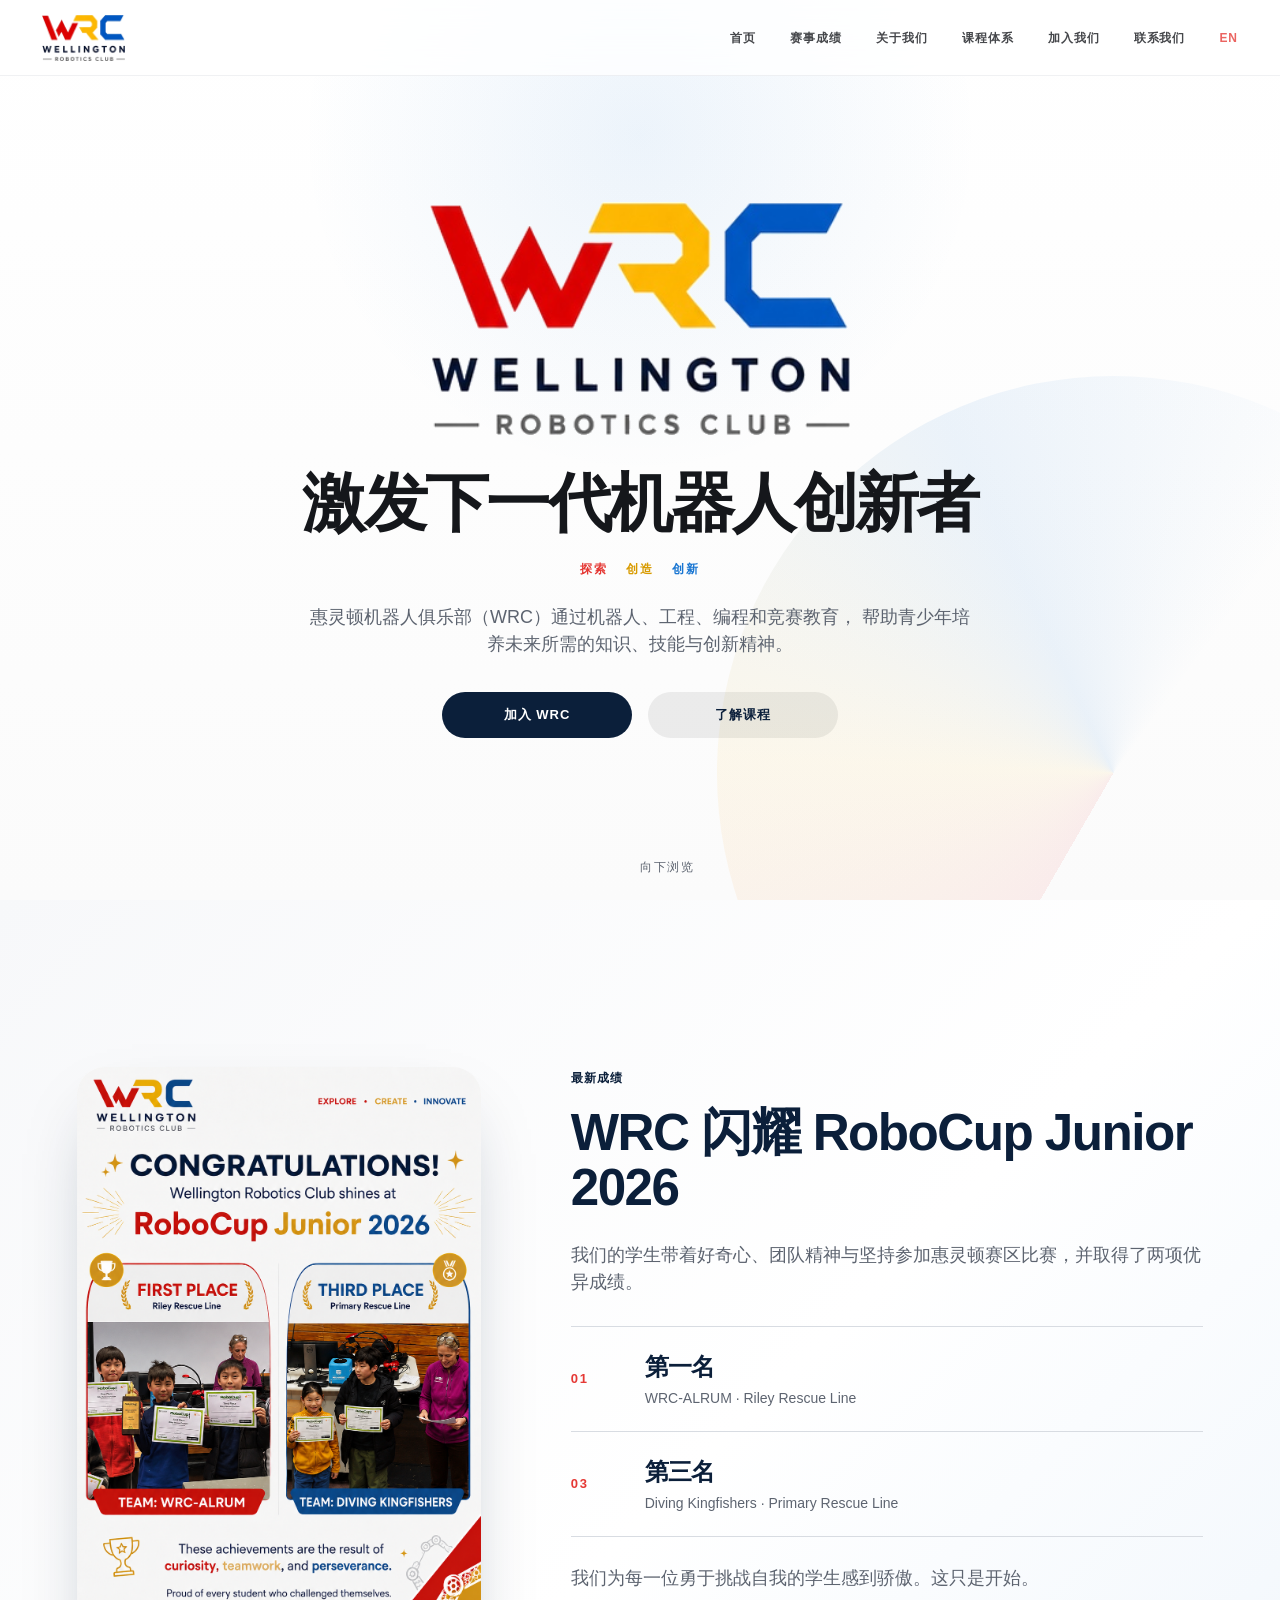
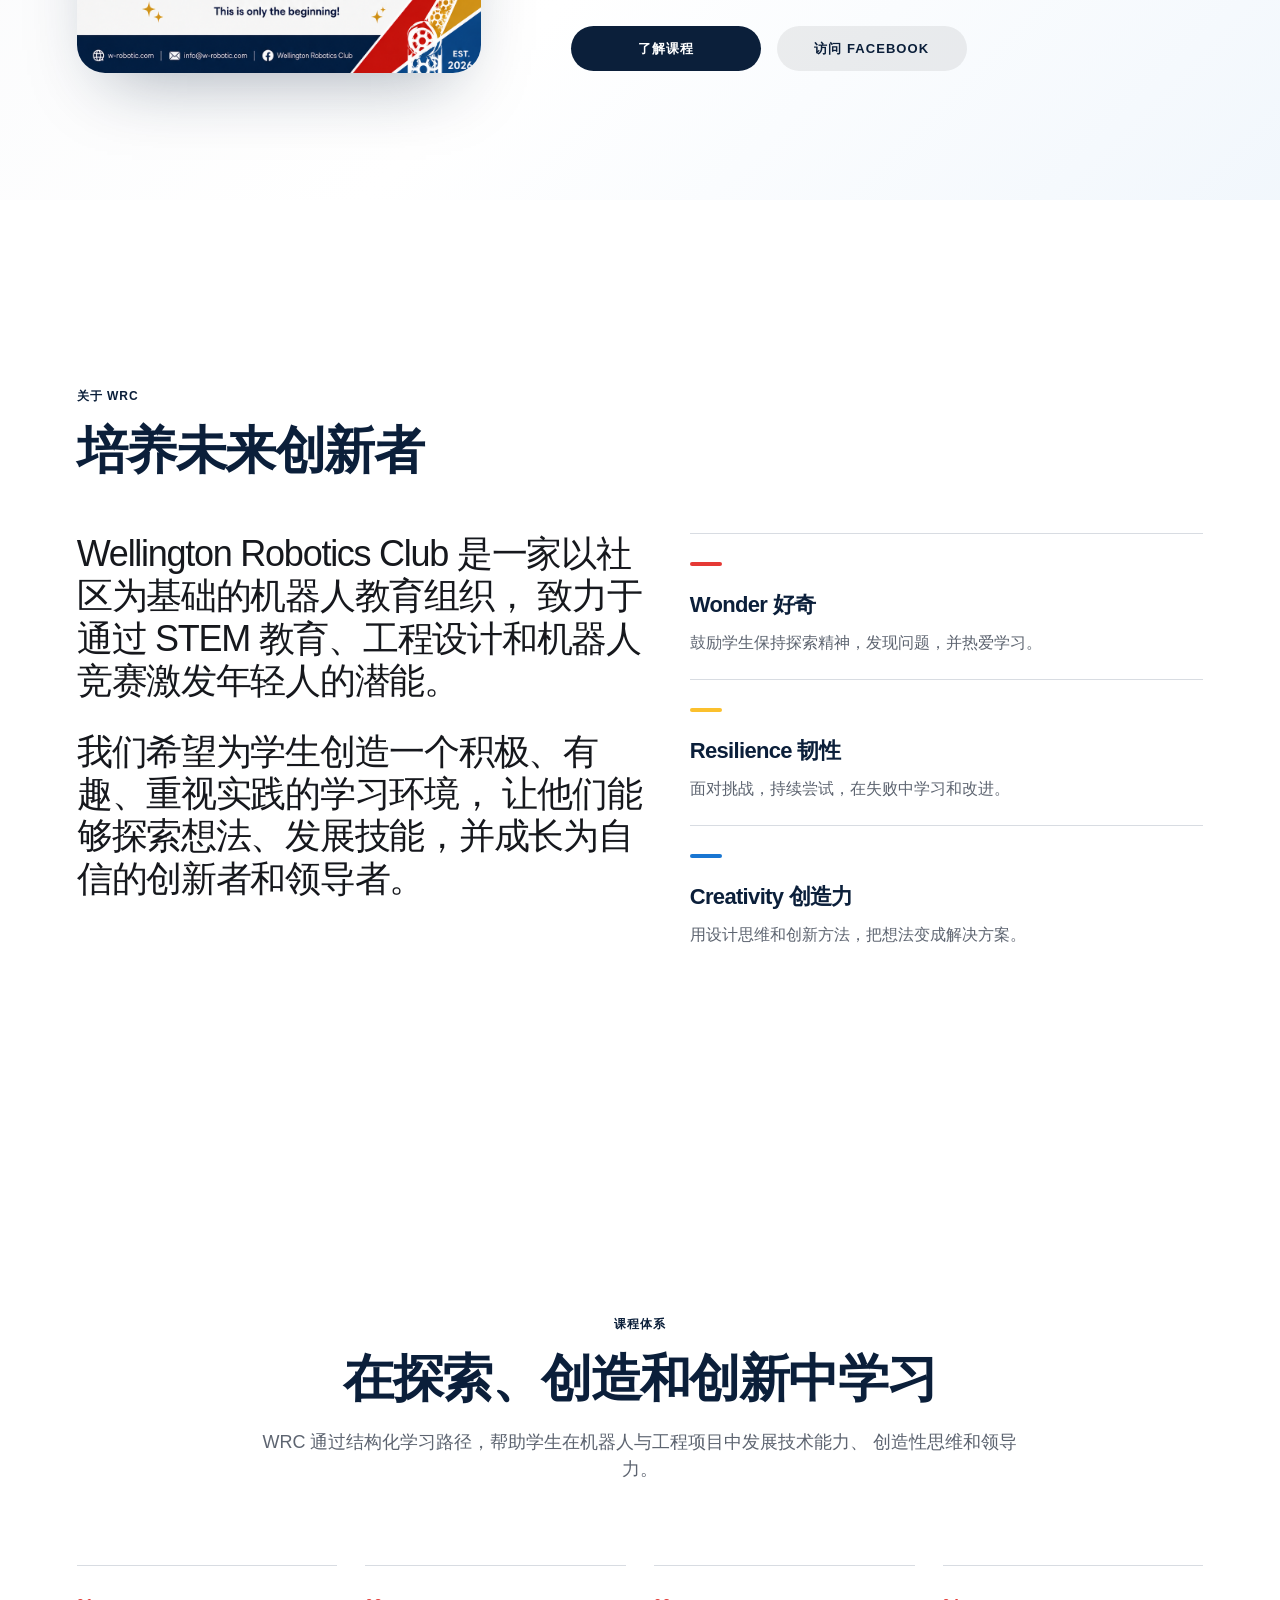
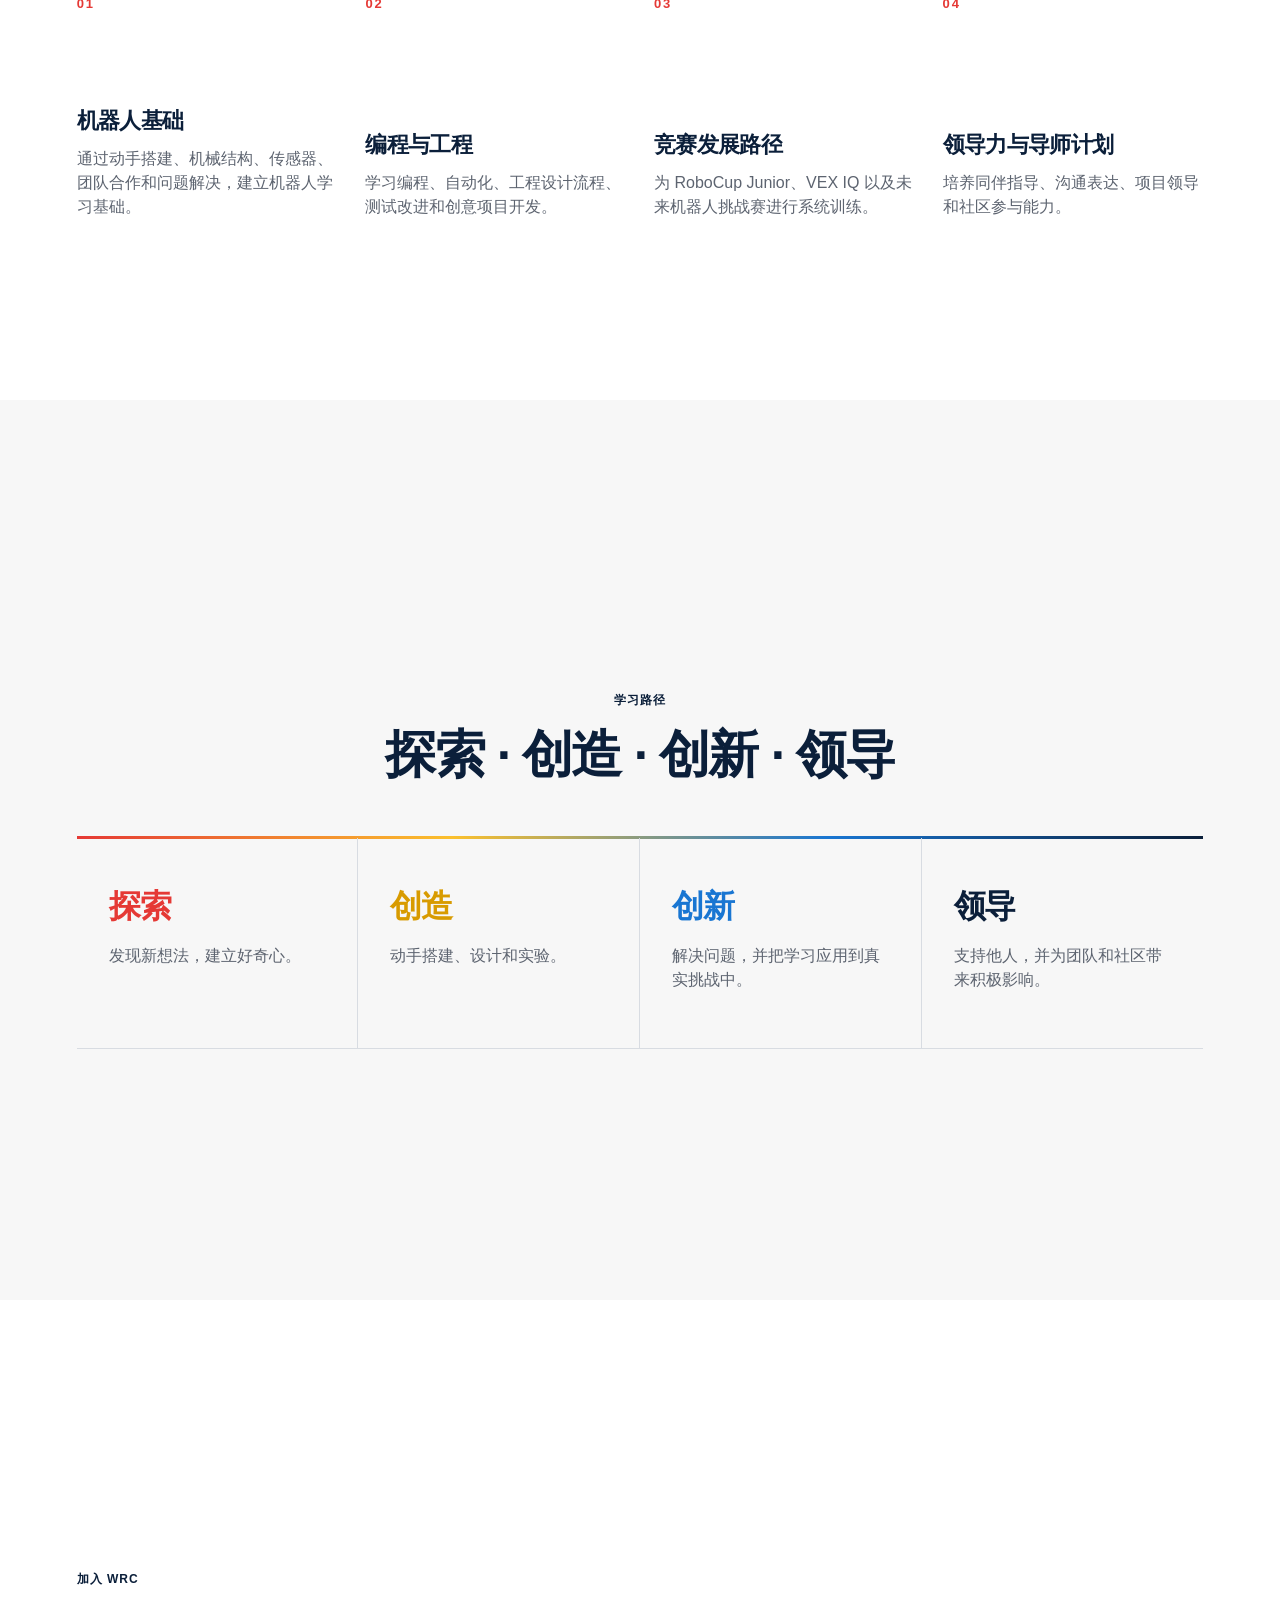
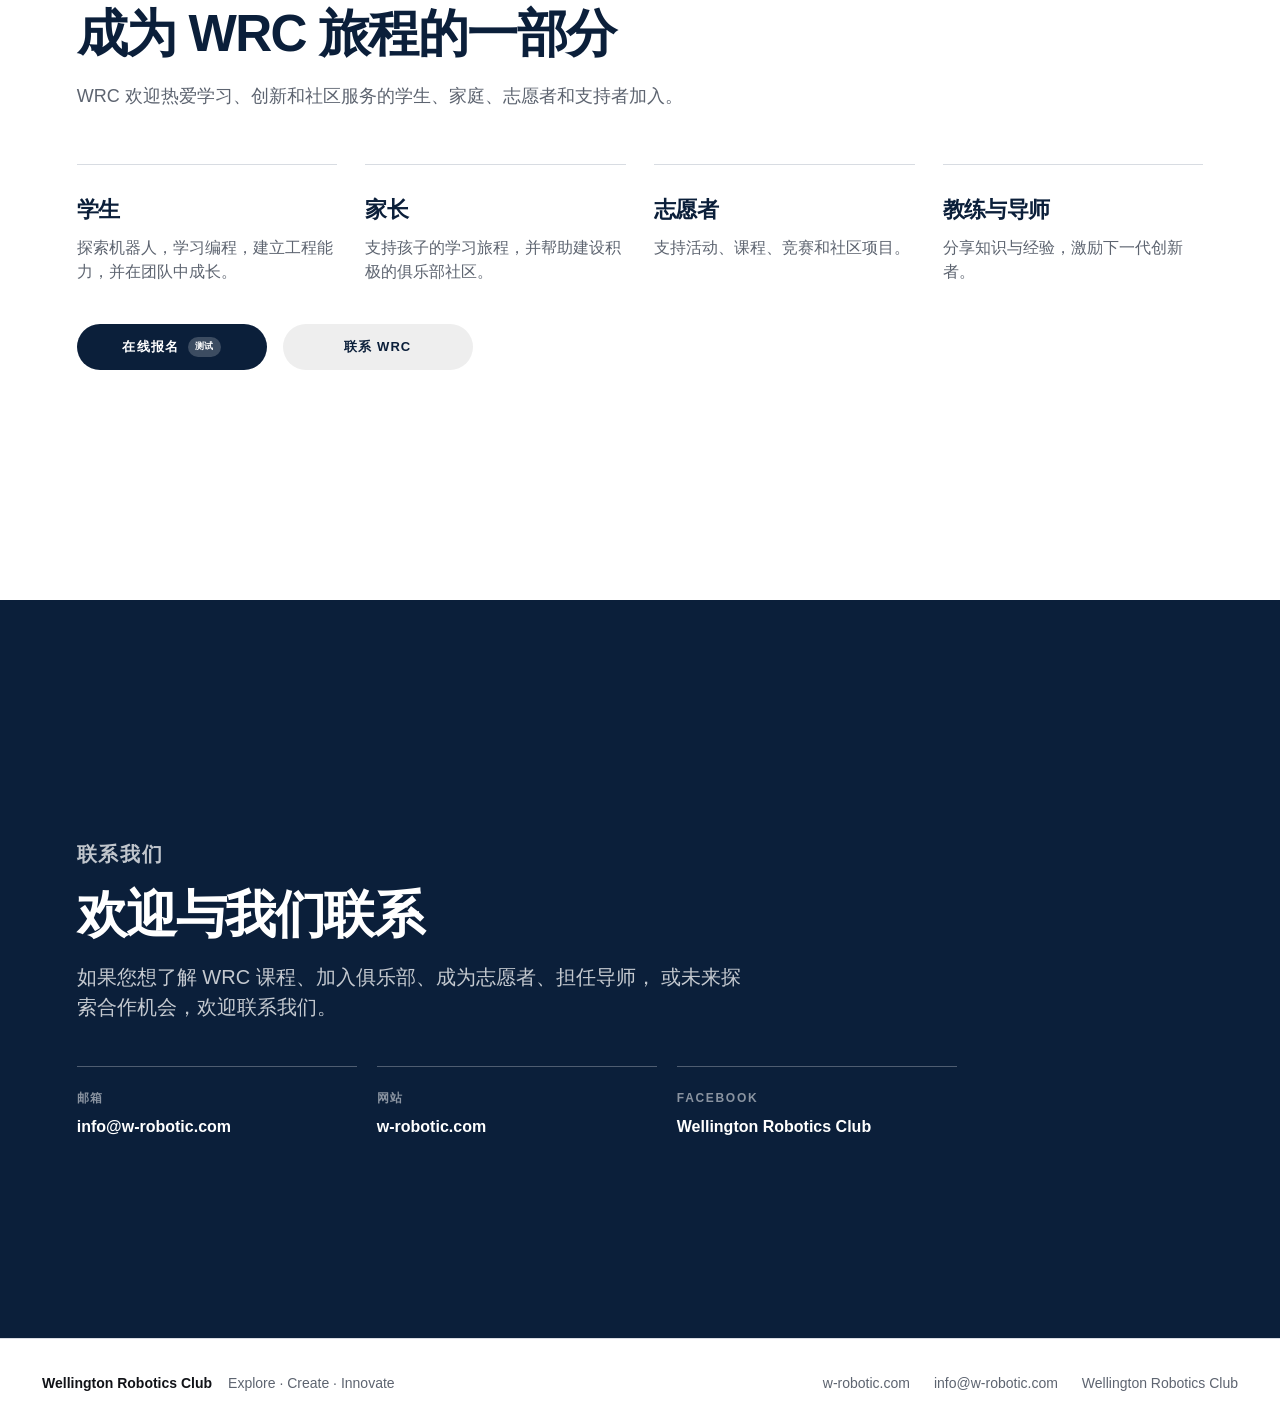
==== commit 0f87813f: "Add online registration form test" ====
--- a/zh/index.html
+++ b/zh/index.html
@@ -212,7 +212,8 @@
       </div>
 
       <div class="actions centered">
-        <a class="btn primary" href="mailto:info@w-robotic.com?subject=Join%20Wellington%20Robotics%20Club">联系 WRC</a>
+        <a class="btn primary" href="register-test.html">在线报名 <span class="btn-tag">测试</span></a>
+        <a class="btn secondary" href="mailto:info@w-robotic.com?subject=Join%20Wellington%20Robotics%20Club">联系 WRC</a>
       </div>
     </section>
 
--- a/styles.css
+++ b/styles.css
@@ -266,6 +266,14 @@
 .btn.secondary{
   background:rgba(17,19,24,.07);
   color:var(--navy);
+}
+.btn-tag{
+  margin-left:9px;
+  padding:3px 7px;
+  border-radius:999px;
+  background:rgba(255,255,255,.2);
+  font-size:9px;
+  letter-spacing:.08em;
 }
 .scroll-cue{
   position:absolute;
@@ -691,3 +699,186 @@
     white-space:normal;
   }
 }
+
+/* Registration interest form test template */
+.registration-page{
+  background:#f4f6f9;
+}
+.registration-back-mobile{display:none;color:var(--navy);font-size:13px;font-weight:700}
+.registration-shell{
+  width:min(1320px,100%);
+  min-height:100vh;
+  margin:0 auto;
+  padding:132px clamp(24px,5vw,72px) 80px;
+  display:grid;
+  grid-template-columns:minmax(300px,.78fr) minmax(560px,1.22fr);
+  gap:clamp(48px,7vw,104px);
+  align-items:start;
+}
+.registration-intro{
+  position:sticky;
+  top:126px;
+  padding:28px 0;
+}
+.registration-intro h1{
+  max-width:620px;
+  font-size:clamp(54px,7vw,92px);
+  line-height:.9;
+}
+.registration-intro > p:not(.eyebrow):not(.test-badge){
+  max-width:550px;
+  margin:28px 0 0;
+  color:var(--muted);
+  font-size:18px;
+}
+.registration-steps{margin-top:48px;border-top:1px solid var(--line)}
+.registration-steps div{
+  display:grid;
+  grid-template-columns:42px 1fr;
+  padding:18px 0;
+  border-bottom:1px solid var(--line);
+}
+.registration-steps span{grid-row:1/3;color:var(--red);font-size:12px;font-weight:800;letter-spacing:.12em}
+.registration-steps strong{color:var(--navy)}
+.registration-steps small{color:var(--muted)}
+.test-badge{
+  display:inline-flex;
+  margin-top:28px;
+  padding:8px 13px;
+  border-radius:999px;
+  background:#fff3d6;
+  color:#7c5700;
+  font-size:12px;
+  font-weight:750;
+}
+.registration-card{
+  padding:clamp(28px,4vw,54px);
+  background:#fff;
+  border:1px solid rgba(11,31,58,.08);
+  border-radius:28px;
+  box-shadow:0 30px 80px -45px rgba(11,31,58,.35);
+}
+.form-heading h2{margin:0;color:var(--navy);font-size:clamp(34px,4vw,50px);line-height:1}
+.form-heading > p:last-child{margin:14px 0 0;color:var(--muted)}
+.form-heading.compact{margin-bottom:28px}
+.form-heading.compact h2{font-size:34px}
+.registration-form{display:grid;gap:30px;margin-top:40px}
+.sheet-connection{
+  display:grid;
+  grid-template-columns:auto 1fr auto;
+  gap:12px;
+  align-items:center;
+  margin-top:28px;
+  padding:14px 16px;
+  border:1px solid #cfe6d6;
+  border-radius:14px;
+  background:#f2faf4;
+}
+.connection-dot{width:10px;height:10px;border-radius:50%;background:#2e9b55;box-shadow:0 0 0 4px rgba(46,155,85,.12)}
+.sheet-connection strong,.sheet-connection small{display:block}
+.sheet-connection small{margin-top:2px;color:var(--muted)}
+.sheet-connection a{color:#16723a;font-size:12px;font-weight:750;text-decoration:underline;text-underline-offset:3px}
+.form-grid{display:grid;gap:20px}
+.two-columns{grid-template-columns:repeat(2,minmax(0,1fr))}
+.registration-form label > span:first-child,
+.registration-form legend{
+  display:block;
+  margin-bottom:9px;
+  color:var(--navy);
+  font-size:13px;
+  font-weight:750;
+}
+.registration-form input[type="text"],
+.registration-form input[type="email"],
+.registration-form input[type="tel"],
+.registration-form select,
+.registration-form textarea{
+  width:100%;
+  border:1px solid #cfd5dd;
+  border-radius:12px;
+  background:#fff;
+  padding:13px 14px;
+  color:var(--text);
+  font:inherit;
+  transition:border-color .2s ease,box-shadow .2s ease;
+}
+.registration-form textarea{resize:vertical;min-height:110px}
+.registration-form input:focus,
+.registration-form select:focus,
+.registration-form textarea:focus{
+  outline:0;
+  border-color:var(--blue);
+  box-shadow:0 0 0 4px rgba(25,118,210,.12);
+}
+.registration-form fieldset{margin:0;padding:0;border:0}
+.choice-grid{display:grid;grid-template-columns:repeat(3,1fr);gap:12px}
+.choice-card{
+  display:flex;
+  gap:10px;
+  min-height:112px;
+  padding:16px;
+  border:1px solid #d5d9df;
+  border-radius:14px;
+  cursor:pointer;
+}
+.choice-card:has(input:checked){border-color:var(--blue);background:rgba(25,118,210,.055)}
+.choice-card input{margin-top:4px;accent-color:var(--blue)}
+.choice-card span{margin:0!important}
+.choice-card strong,.choice-card small{display:block}
+.choice-card small{margin-top:5px;color:var(--muted);font-weight:400}
+.interest-grid{display:grid;grid-template-columns:repeat(2,1fr);gap:10px}
+.interest-grid label{
+  display:flex;
+  align-items:center;
+  gap:10px;
+  padding:12px 14px;
+  border-radius:10px;
+  background:#f5f7f9;
+  cursor:pointer;
+}
+.interest-grid label:has(input:checked){background:rgba(251,192,45,.18)}
+.interest-grid input,.consent-row input{accent-color:var(--blue)}
+.interest-grid span{margin:0!important;font-weight:600!important}
+.form-divider{height:1px;background:var(--line);margin:6px 0}
+.consent-row{display:flex;align-items:flex-start;gap:11px;cursor:pointer}
+.consent-row input{margin-top:4px}
+.consent-row span{margin:0!important;font-weight:500!important}
+.privacy-note{margin:-20px 0 0 27px;color:var(--muted);font-size:12px}
+.submit-button{width:max-content;border:0;cursor:pointer}
+.field-error,.form-status{display:none;margin:9px 0 0;color:#b42318;font-size:13px;font-weight:650}
+.field-error.visible,.form-status.error,.form-status.success{display:block}
+.form-status.success{padding:14px 16px;border-radius:12px;background:#eaf7ee;color:#16723a}
+.submission-preview{
+  padding:22px;
+  border:1px solid #cfd9e6;
+  border-radius:18px;
+  background:#f7f9fc;
+}
+.submission-preview[hidden]{display:none}
+.submission-preview .eyebrow{margin-bottom:6px;color:var(--blue)}
+.submission-preview dl{display:grid;grid-template-columns:repeat(2,minmax(0,1fr));gap:0;margin:20px 0}
+.submission-preview dl div{padding:12px 0;border-top:1px solid #dfe4ea}
+.submission-preview dl div:nth-child(odd){padding-right:18px}
+.submission-preview dt{color:var(--muted);font-size:11px;text-transform:uppercase;letter-spacing:.08em}
+.submission-preview dd{margin:3px 0 0;color:var(--navy);font-size:14px;font-weight:650;overflow-wrap:anywhere}
+.submission-preview > a{color:var(--blue);font-size:13px;font-weight:750;text-decoration:underline;text-underline-offset:3px}
+.registration-form.was-validated :invalid:not(fieldset){border-color:#d92d20}
+
+@media (max-width:900px){
+  .registration-shell{grid-template-columns:1fr;padding-top:110px}
+  .registration-intro{position:static;padding-bottom:0}
+  .registration-intro h1{font-size:clamp(48px,12vw,76px)}
+}
+@media (max-width:620px){
+  .registration-page .desktop-nav{display:none}
+  .registration-back-mobile{display:block}
+  .registration-card{padding:28px 20px;border-radius:20px}
+  .two-columns,.choice-grid,.interest-grid{grid-template-columns:1fr}
+  .sheet-connection{grid-template-columns:auto 1fr}
+  .sheet-connection a{grid-column:2}
+  .submission-preview dl{grid-template-columns:1fr}
+  .submission-preview dl div:nth-child(odd){padding-right:0}
+  .choice-card{min-height:auto}
+  .registration-shell{padding-left:16px;padding-right:16px;gap:38px}
+  .submit-button{width:100%}
+}
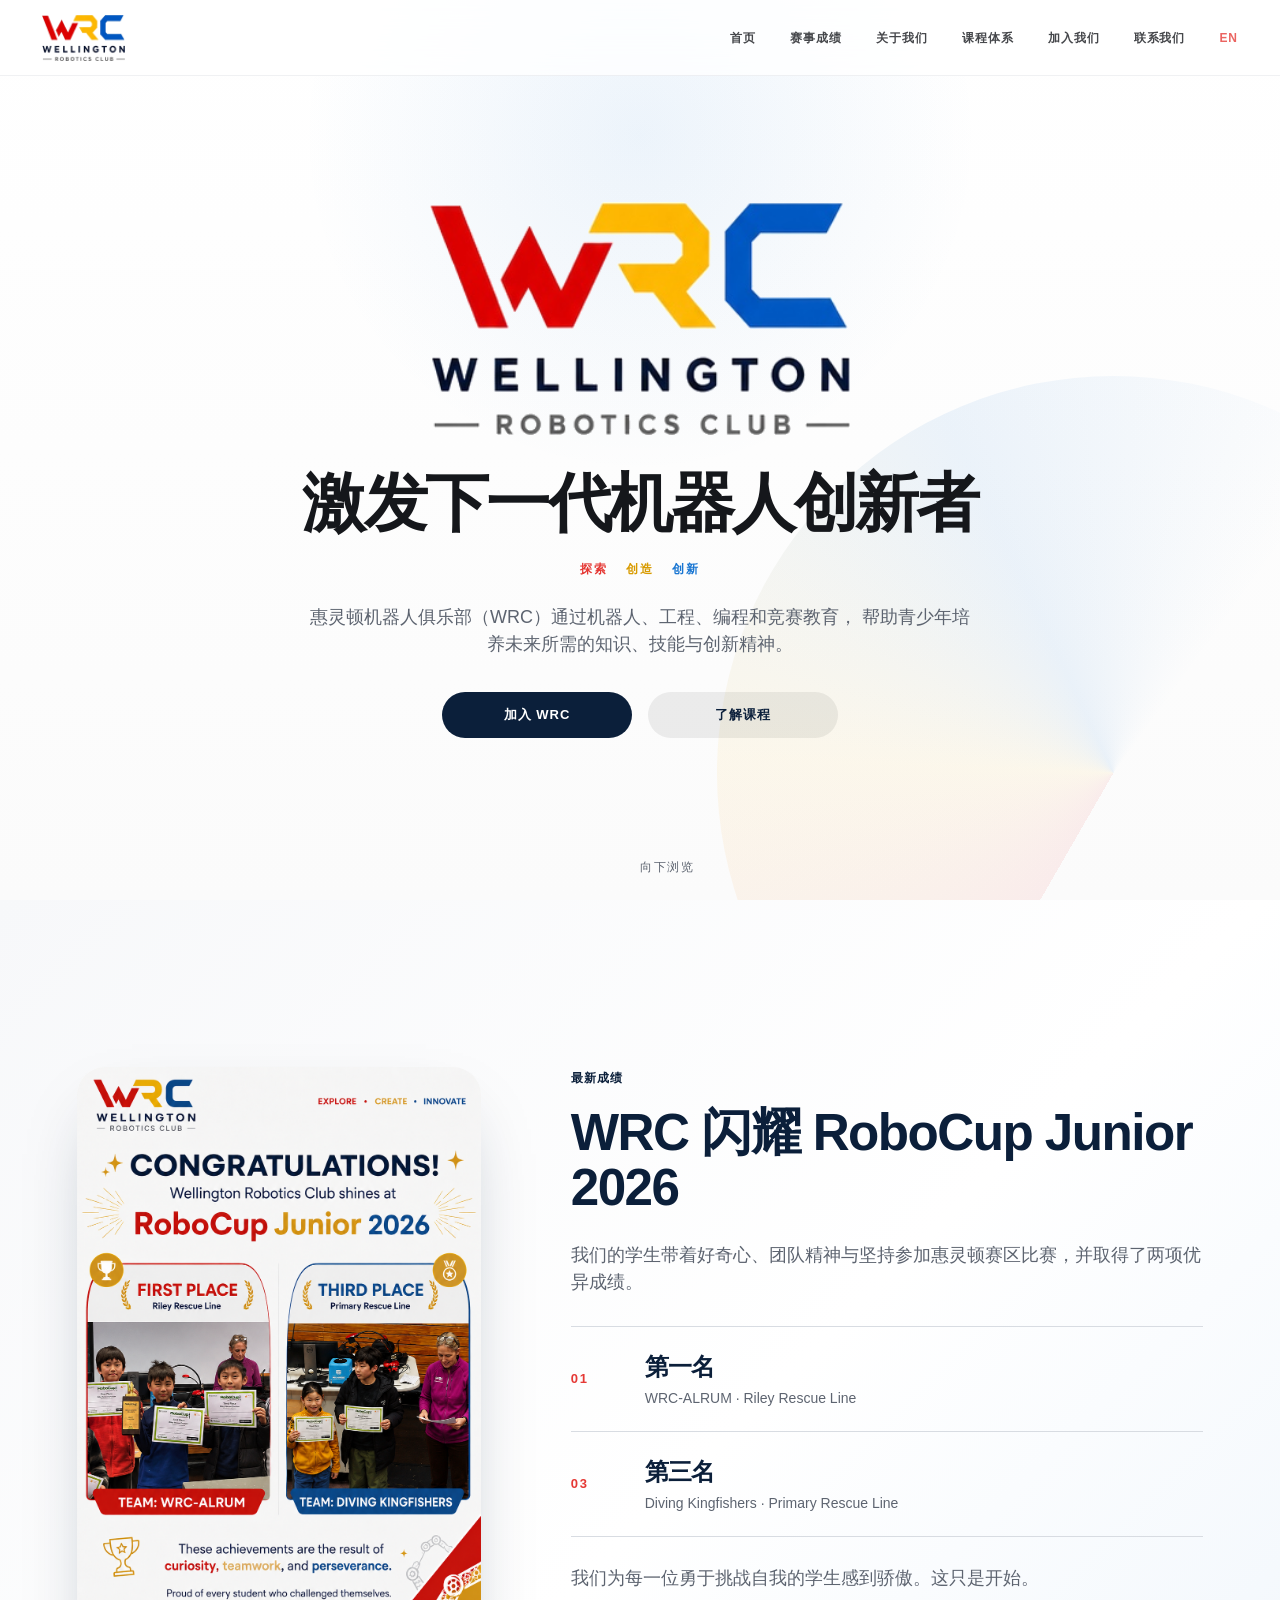
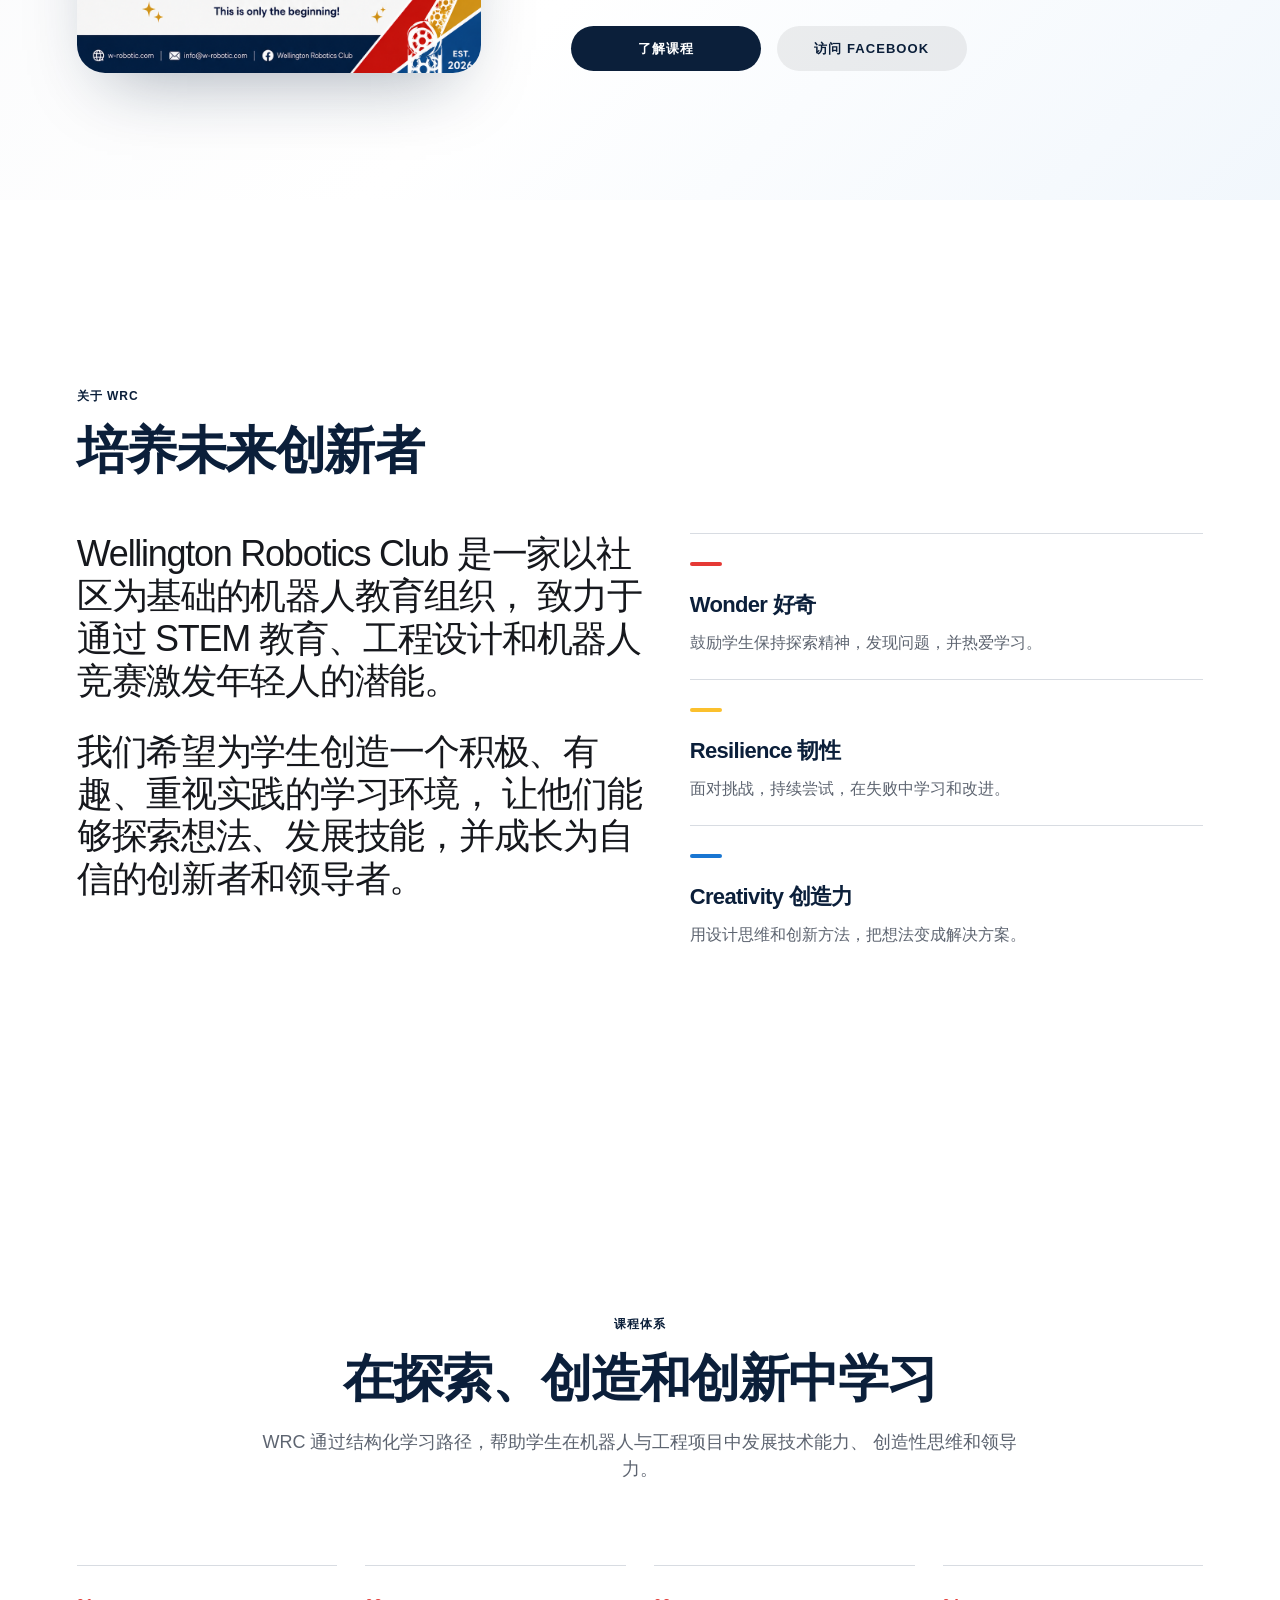
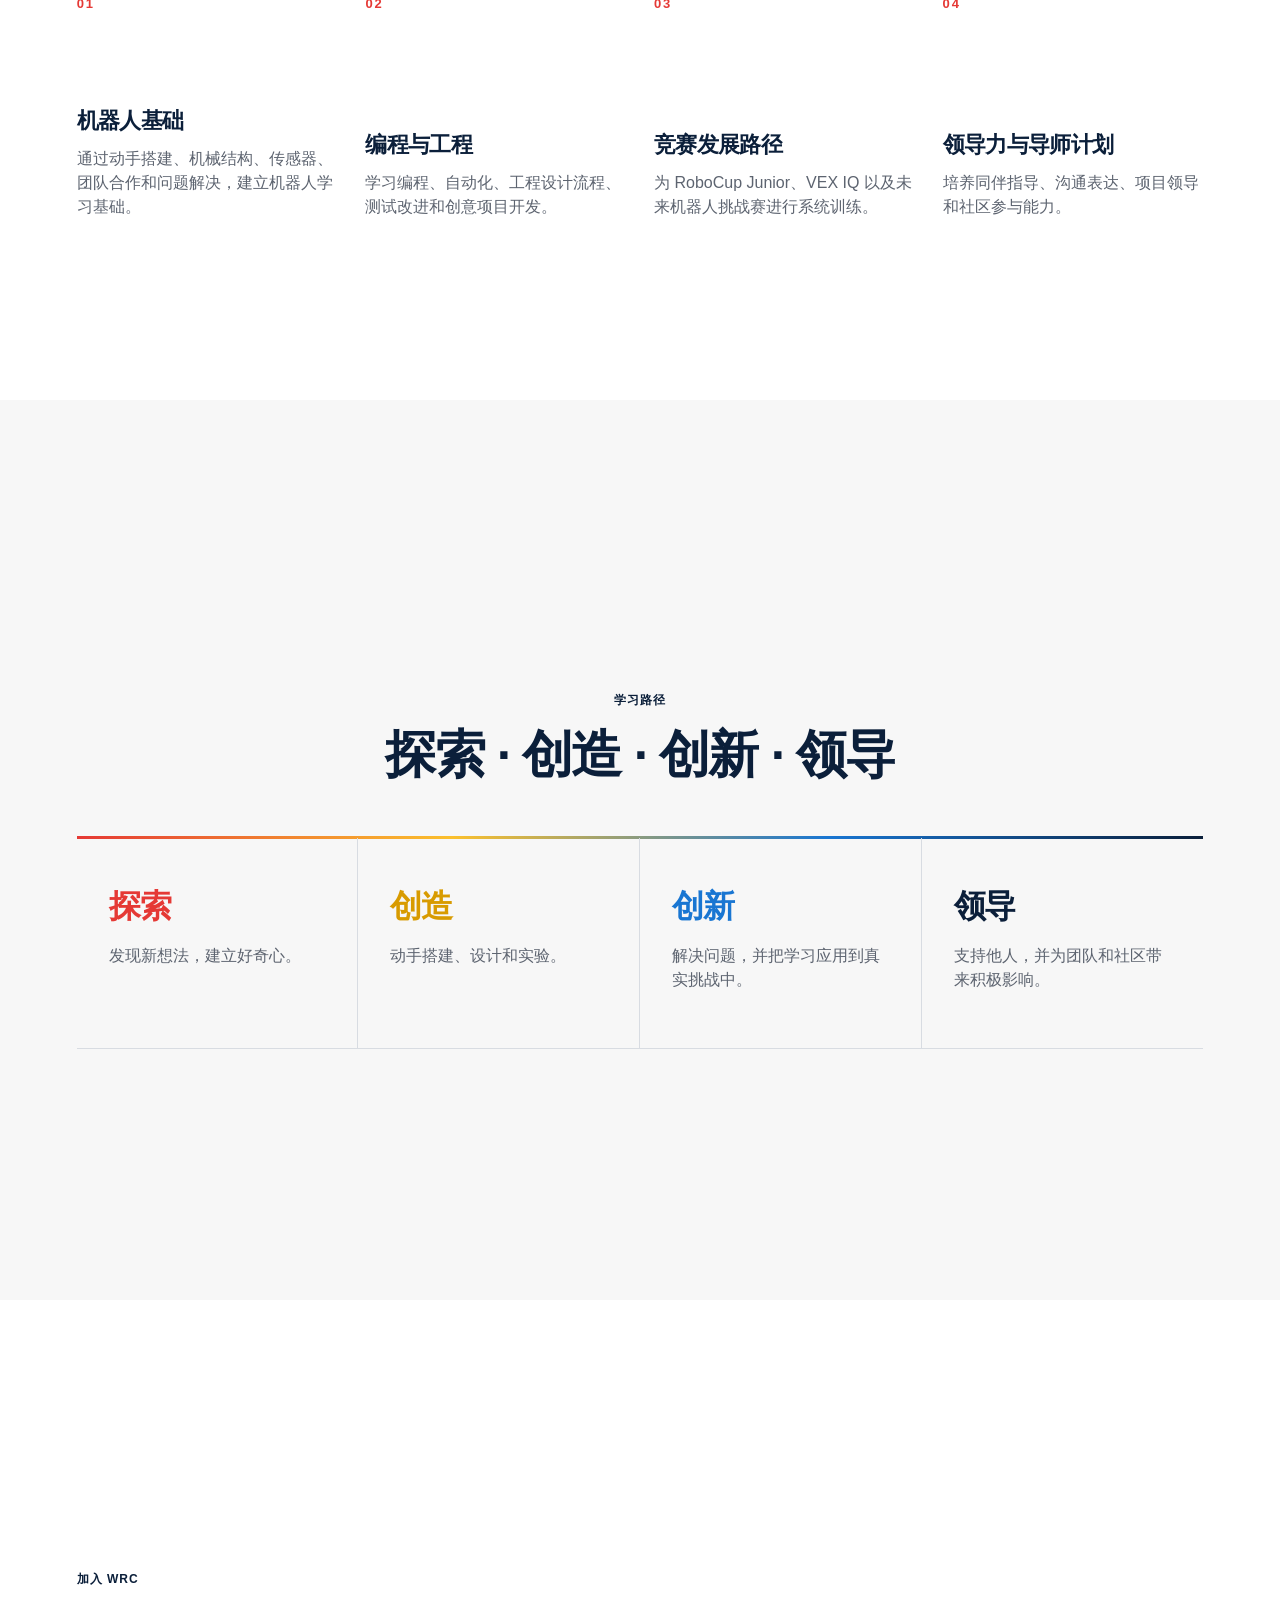
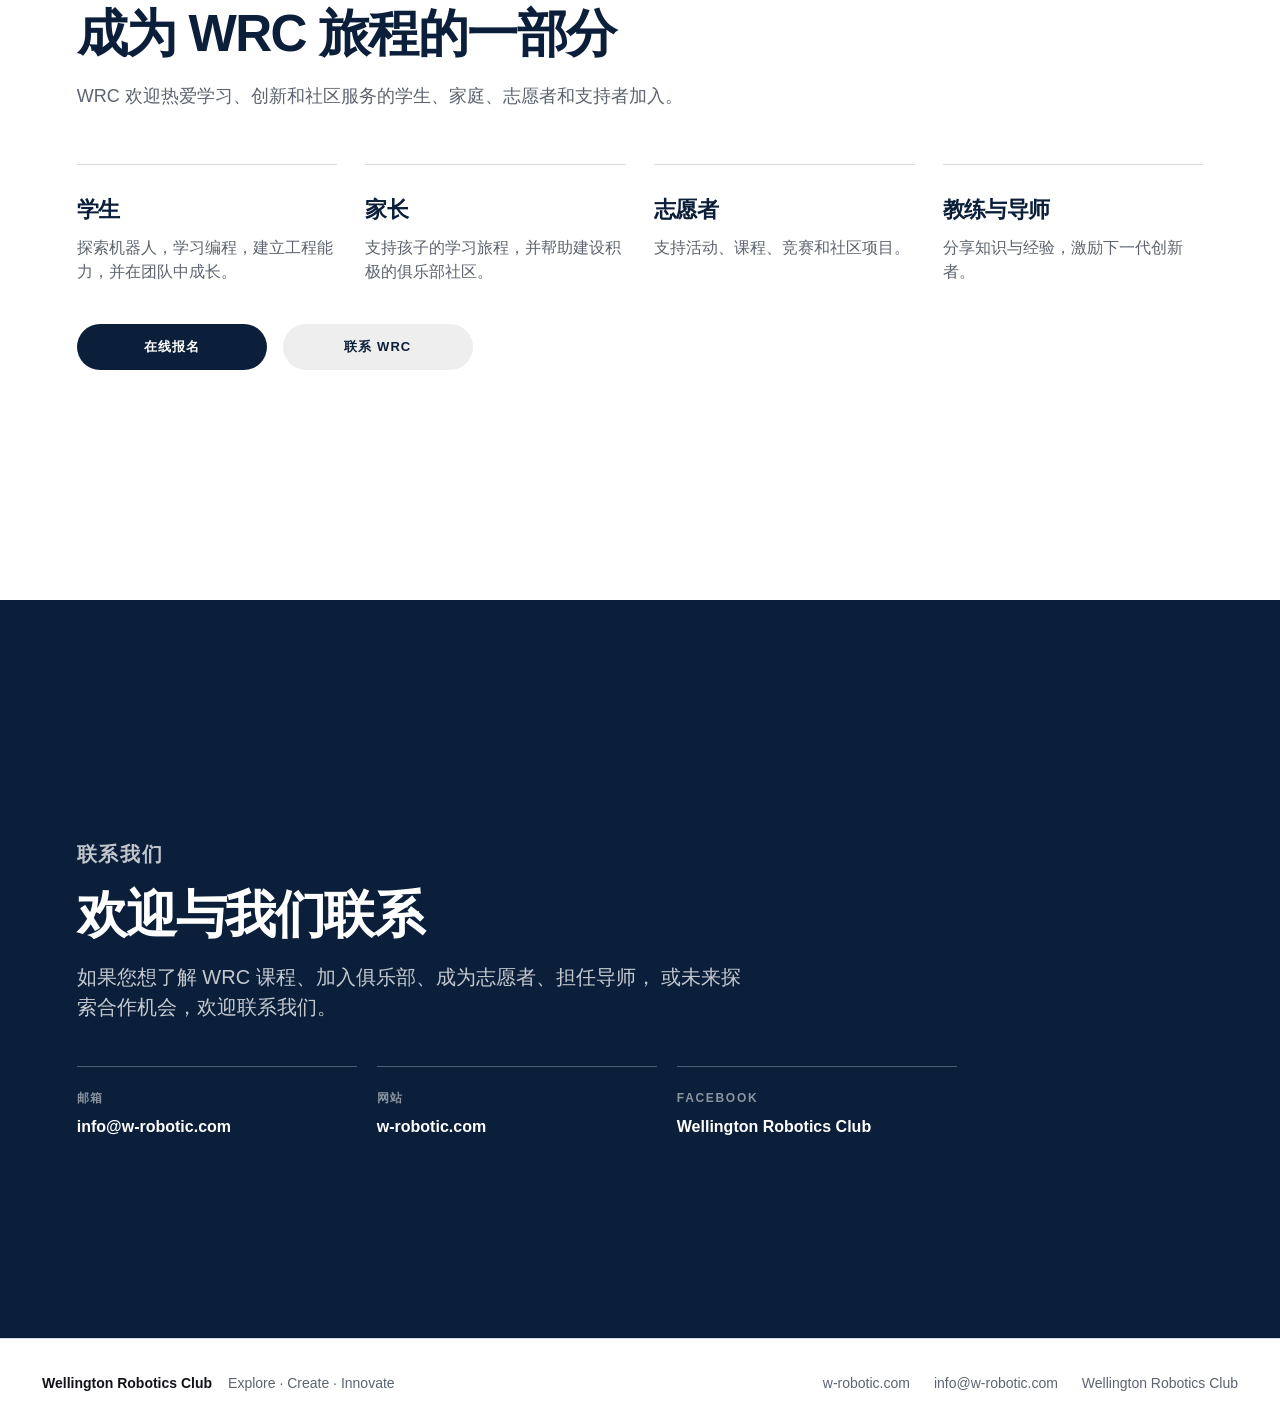
==== commit 5de5c72f: "Connect registration form to Google Sheets" ====
--- a/zh/index.html
+++ b/zh/index.html
@@ -212,7 +212,7 @@
       </div>
 
       <div class="actions centered">
-        <a class="btn primary" href="register-test.html">在线报名 <span class="btn-tag">测试</span></a>
+        <a class="btn primary" href="register.html">在线报名</a>
         <a class="btn secondary" href="mailto:info@w-robotic.com?subject=Join%20Wellington%20Robotics%20Club">联系 WRC</a>
       </div>
     </section>
--- a/styles.css
+++ b/styles.css
@@ -266,14 +266,6 @@
 .btn.secondary{
   background:rgba(17,19,24,.07);
   color:var(--navy);
-}
-.btn-tag{
-  margin-left:9px;
-  padding:3px 7px;
-  border-radius:999px;
-  background:rgba(255,255,255,.2);
-  font-size:9px;
-  letter-spacing:.08em;
 }
 .scroll-cue{
   position:absolute;
@@ -725,7 +717,7 @@
   font-size:clamp(54px,7vw,92px);
   line-height:.9;
 }
-.registration-intro > p:not(.eyebrow):not(.test-badge){
+.registration-intro > p:not(.eyebrow):not(.privacy-summary){
   max-width:550px;
   margin:28px 0 0;
   color:var(--muted);
@@ -741,13 +733,13 @@
 .registration-steps span{grid-row:1/3;color:var(--red);font-size:12px;font-weight:800;letter-spacing:.12em}
 .registration-steps strong{color:var(--navy)}
 .registration-steps small{color:var(--muted)}
-.test-badge{
+.privacy-summary{
   display:inline-flex;
   margin-top:28px;
   padding:8px 13px;
   border-radius:999px;
-  background:#fff3d6;
-  color:#7c5700;
+  background:#eaf7ee;
+  color:#16723a;
   font-size:12px;
   font-weight:750;
 }
@@ -763,21 +755,7 @@
 .form-heading.compact{margin-bottom:28px}
 .form-heading.compact h2{font-size:34px}
 .registration-form{display:grid;gap:30px;margin-top:40px}
-.sheet-connection{
-  display:grid;
-  grid-template-columns:auto 1fr auto;
-  gap:12px;
-  align-items:center;
-  margin-top:28px;
-  padding:14px 16px;
-  border:1px solid #cfe6d6;
-  border-radius:14px;
-  background:#f2faf4;
-}
-.connection-dot{width:10px;height:10px;border-radius:50%;background:#2e9b55;box-shadow:0 0 0 4px rgba(46,155,85,.12)}
-.sheet-connection strong,.sheet-connection small{display:block}
-.sheet-connection small{margin-top:2px;color:var(--muted)}
-.sheet-connection a{color:#16723a;font-size:12px;font-weight:750;text-decoration:underline;text-underline-offset:3px}
+.website-field{position:absolute!important;left:-10000px!important;width:1px!important;height:1px!important;overflow:hidden!important}
 .form-grid{display:grid;gap:20px}
 .two-columns{grid-template-columns:repeat(2,minmax(0,1fr))}
 .registration-form label > span:first-child,
@@ -845,23 +823,10 @@
 .consent-row span{margin:0!important;font-weight:500!important}
 .privacy-note{margin:-20px 0 0 27px;color:var(--muted);font-size:12px}
 .submit-button{width:max-content;border:0;cursor:pointer}
+.submit-button:disabled{cursor:wait;opacity:.7;transform:none}
 .field-error,.form-status{display:none;margin:9px 0 0;color:#b42318;font-size:13px;font-weight:650}
 .field-error.visible,.form-status.error,.form-status.success{display:block}
 .form-status.success{padding:14px 16px;border-radius:12px;background:#eaf7ee;color:#16723a}
-.submission-preview{
-  padding:22px;
-  border:1px solid #cfd9e6;
-  border-radius:18px;
-  background:#f7f9fc;
-}
-.submission-preview[hidden]{display:none}
-.submission-preview .eyebrow{margin-bottom:6px;color:var(--blue)}
-.submission-preview dl{display:grid;grid-template-columns:repeat(2,minmax(0,1fr));gap:0;margin:20px 0}
-.submission-preview dl div{padding:12px 0;border-top:1px solid #dfe4ea}
-.submission-preview dl div:nth-child(odd){padding-right:18px}
-.submission-preview dt{color:var(--muted);font-size:11px;text-transform:uppercase;letter-spacing:.08em}
-.submission-preview dd{margin:3px 0 0;color:var(--navy);font-size:14px;font-weight:650;overflow-wrap:anywhere}
-.submission-preview > a{color:var(--blue);font-size:13px;font-weight:750;text-decoration:underline;text-underline-offset:3px}
 .registration-form.was-validated :invalid:not(fieldset){border-color:#d92d20}
 
 @media (max-width:900px){
@@ -874,10 +839,6 @@
   .registration-back-mobile{display:block}
   .registration-card{padding:28px 20px;border-radius:20px}
   .two-columns,.choice-grid,.interest-grid{grid-template-columns:1fr}
-  .sheet-connection{grid-template-columns:auto 1fr}
-  .sheet-connection a{grid-column:2}
-  .submission-preview dl{grid-template-columns:1fr}
-  .submission-preview dl div:nth-child(odd){padding-right:0}
   .choice-card{min-height:auto}
   .registration-shell{padding-left:16px;padding-right:16px;gap:38px}
   .submit-button{width:100%}
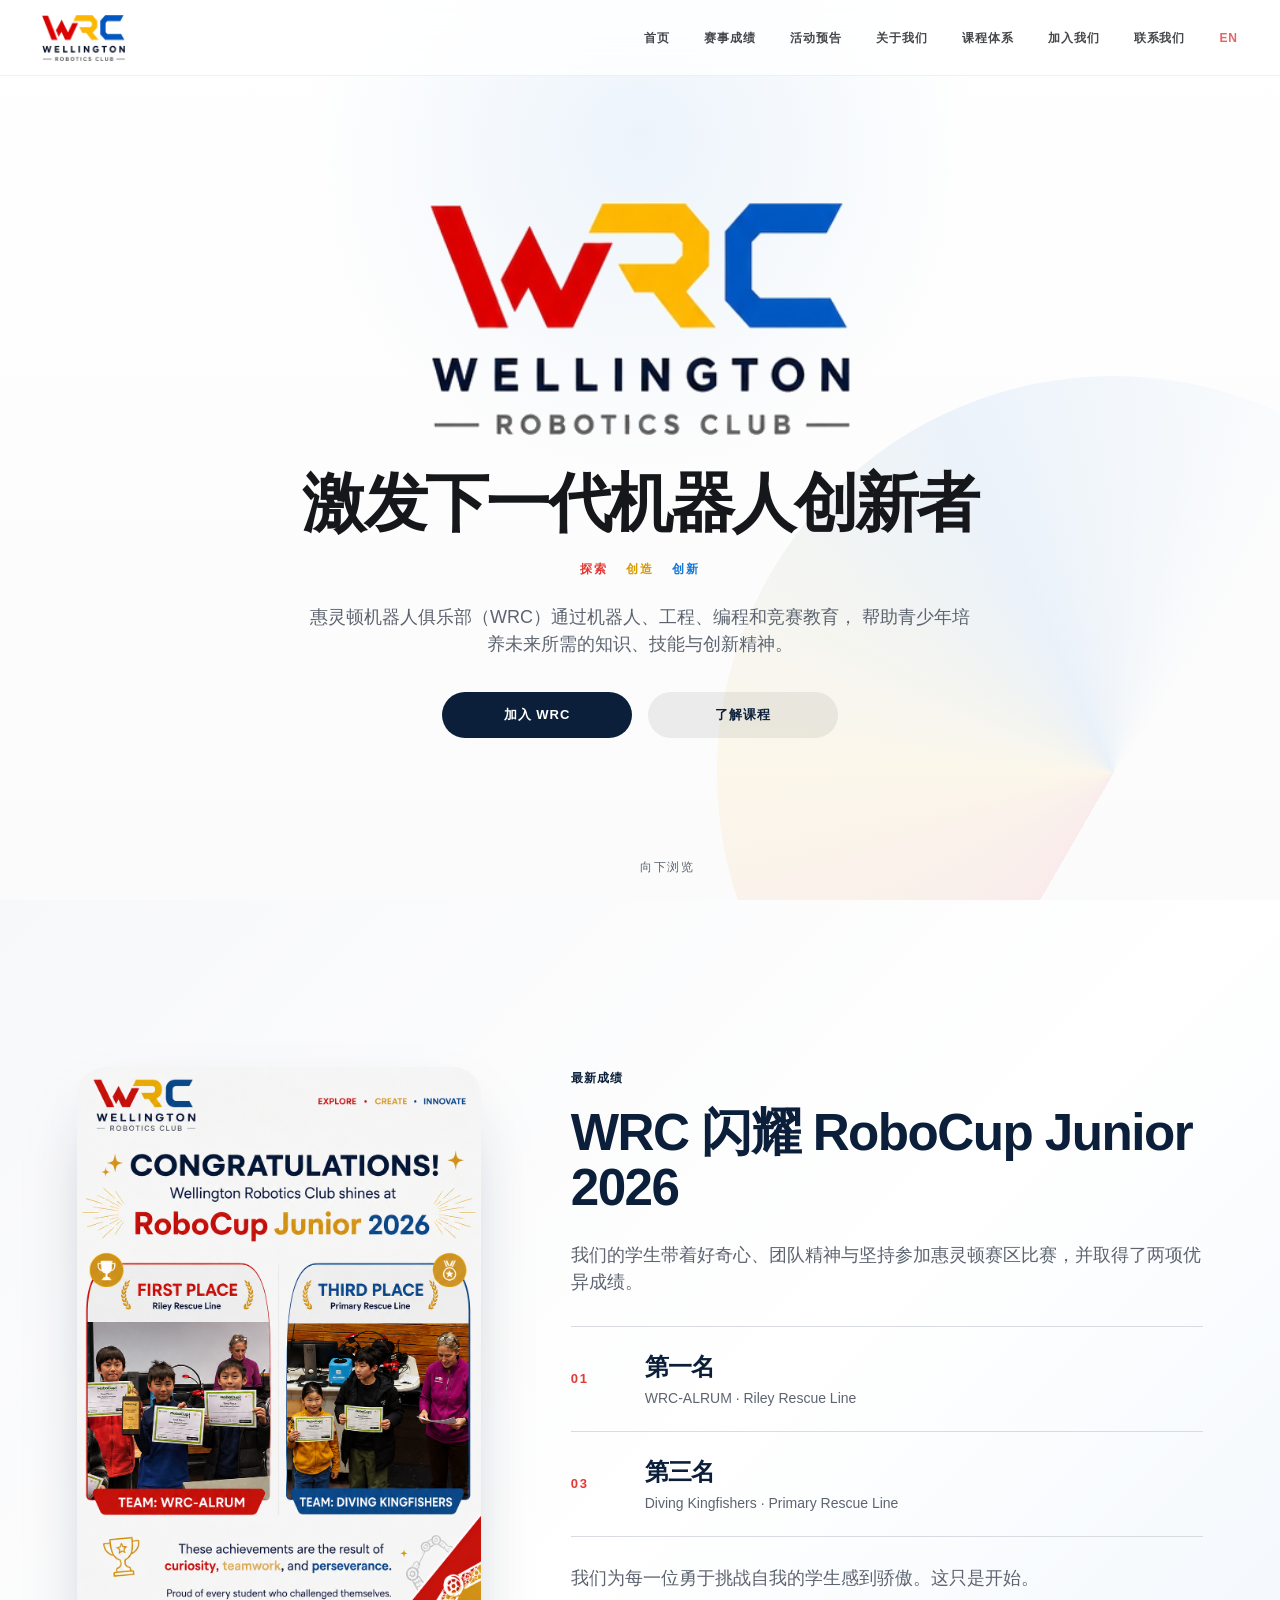
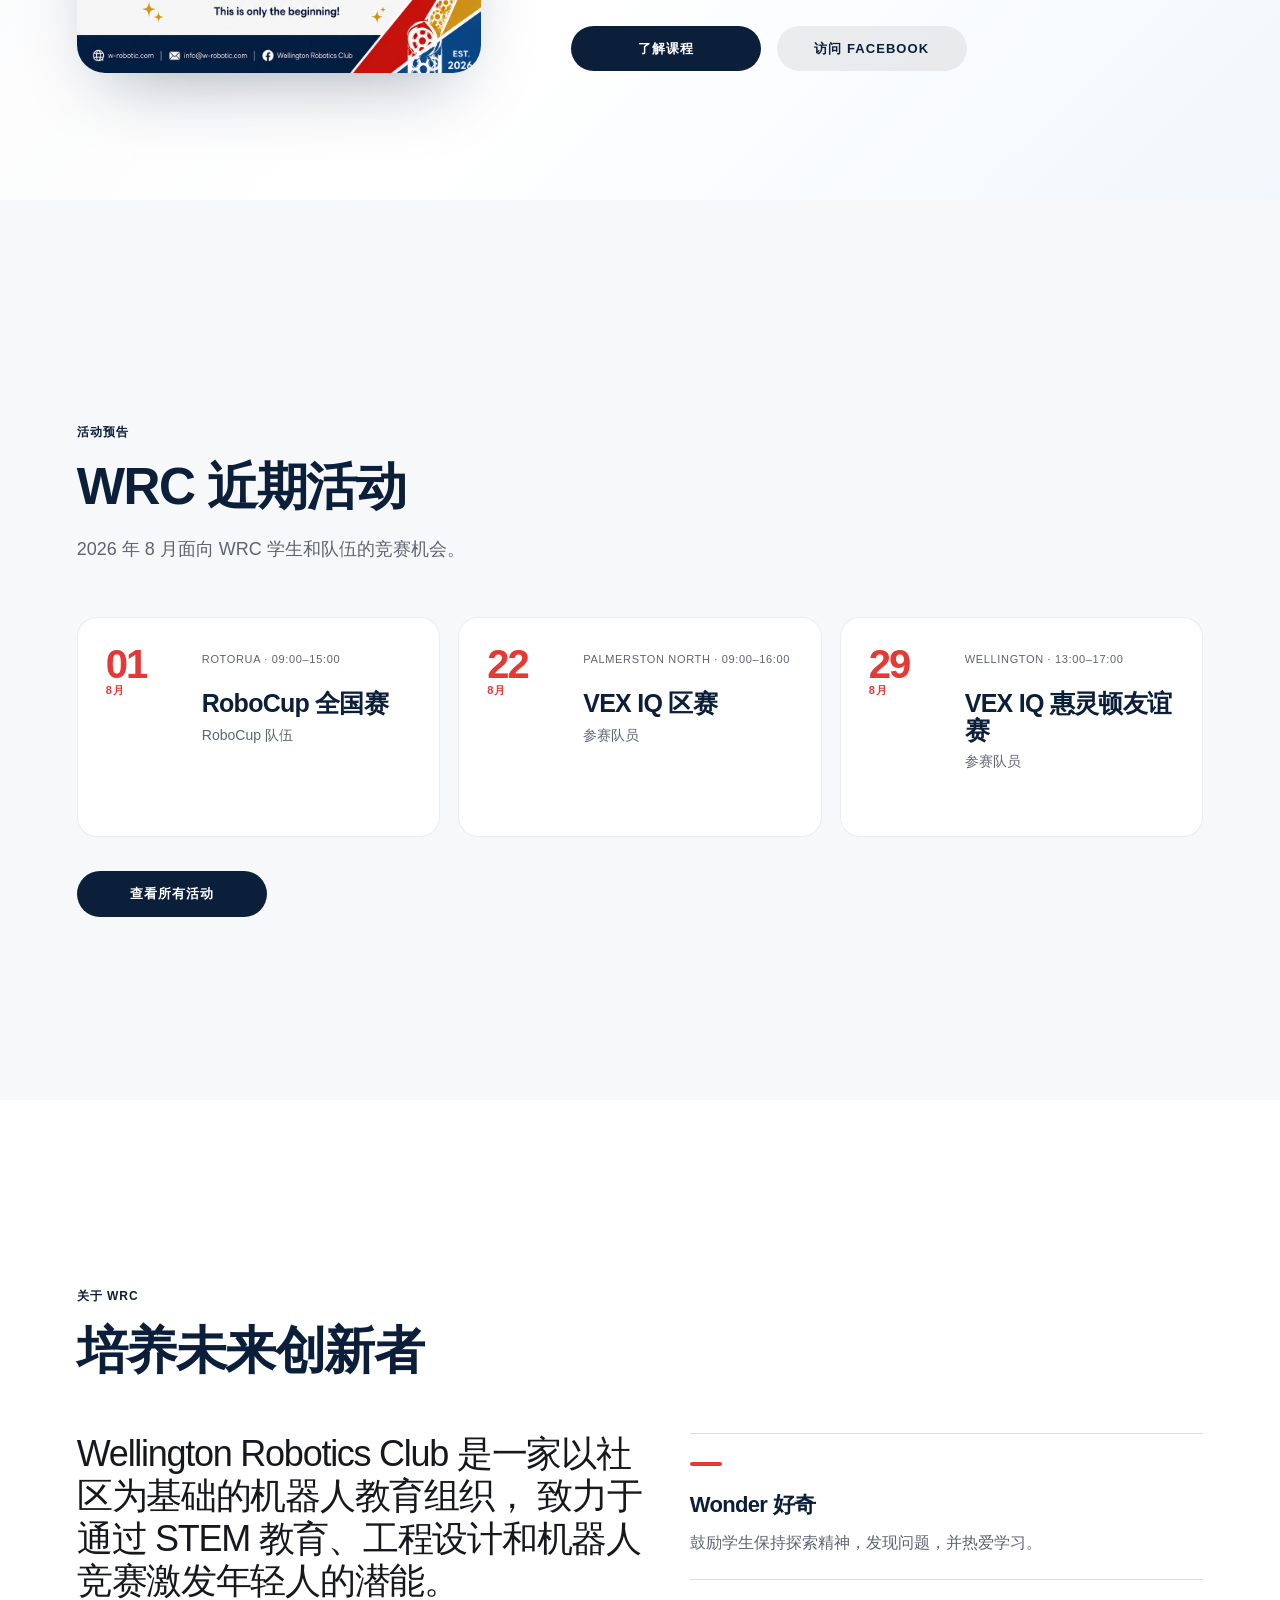
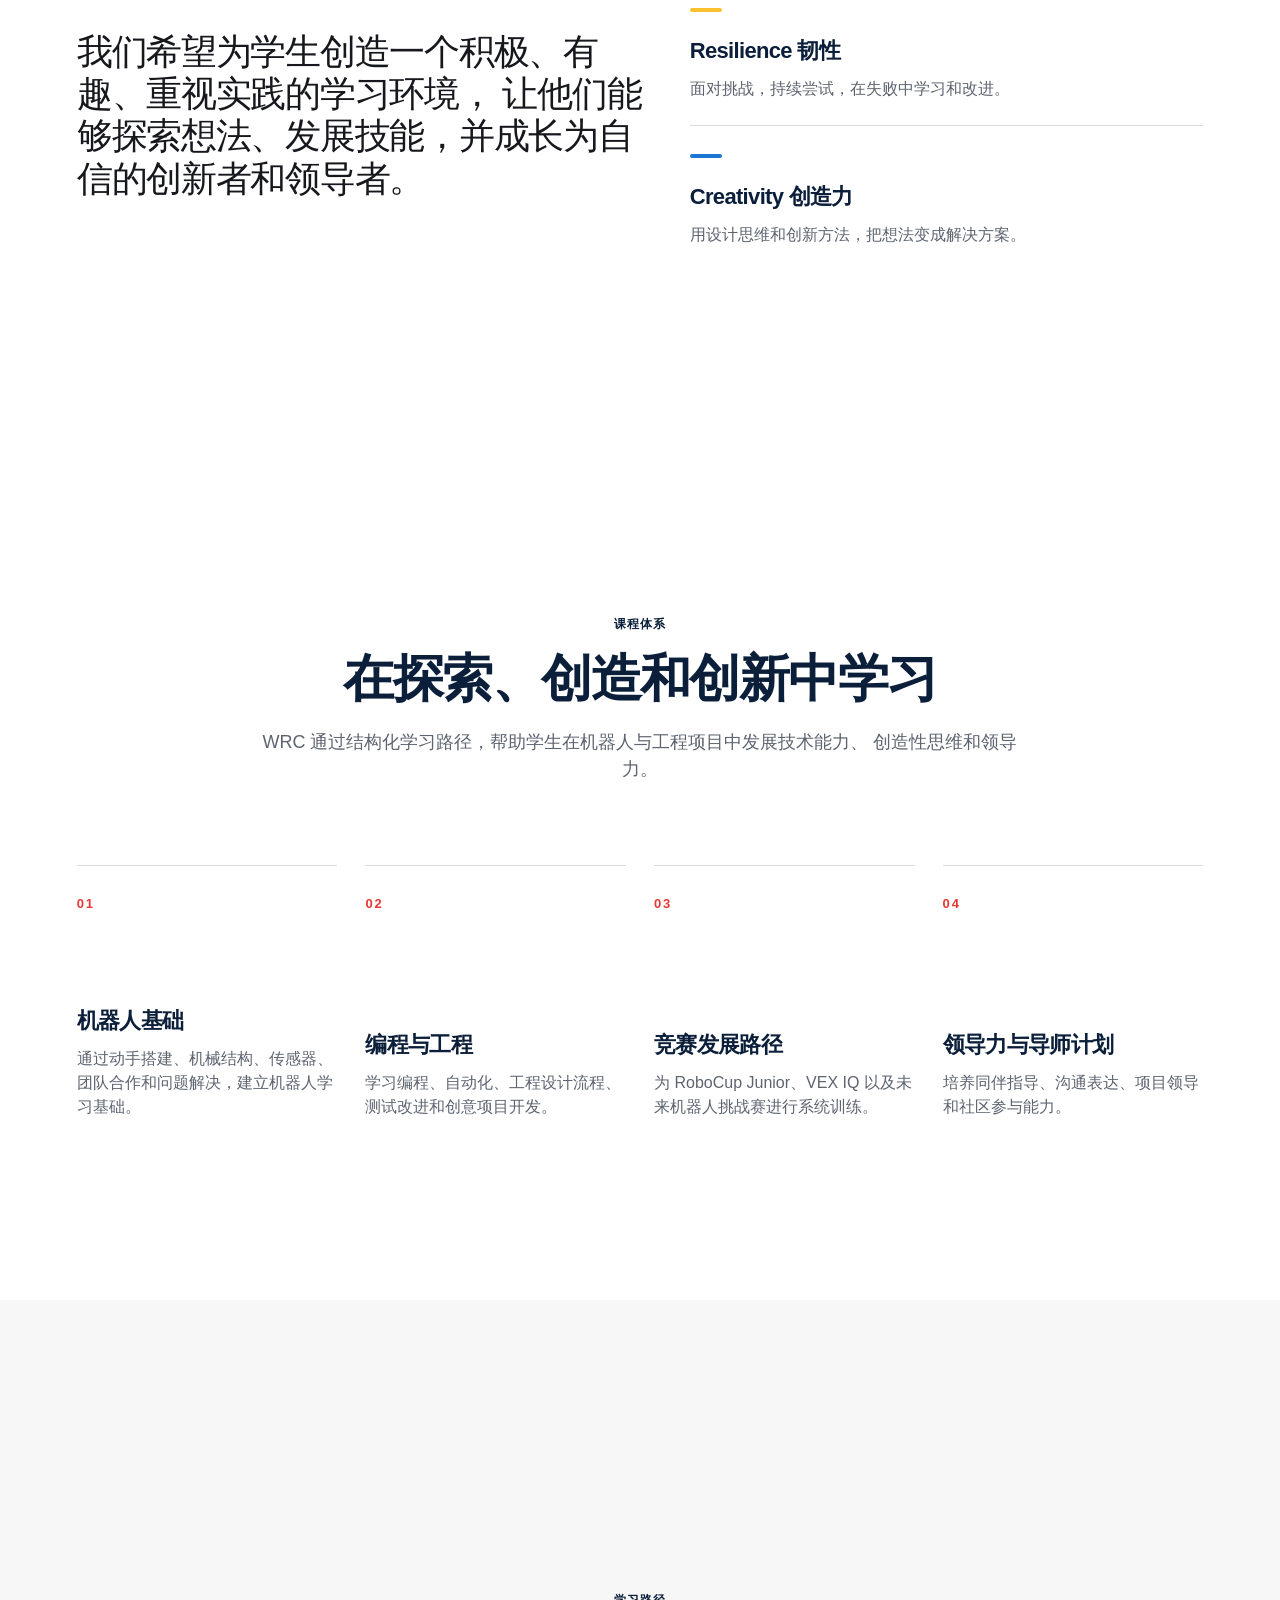
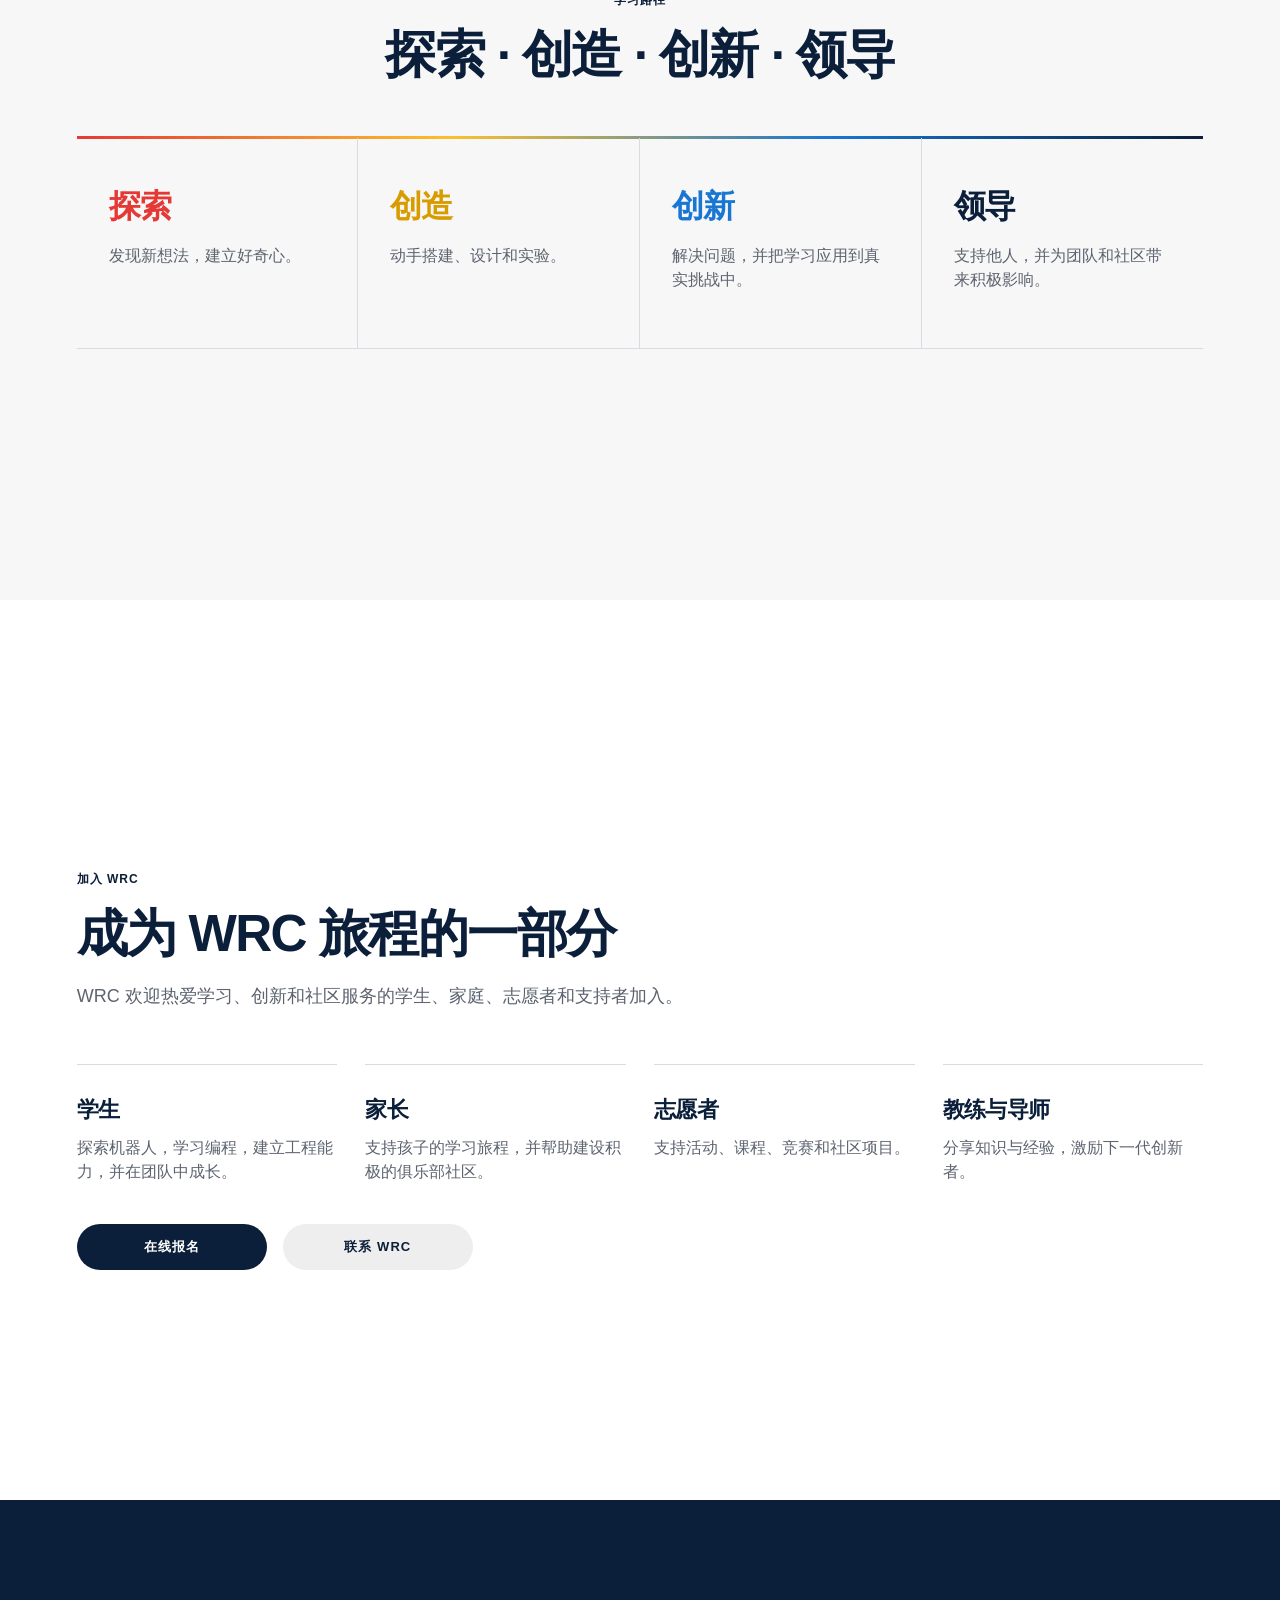
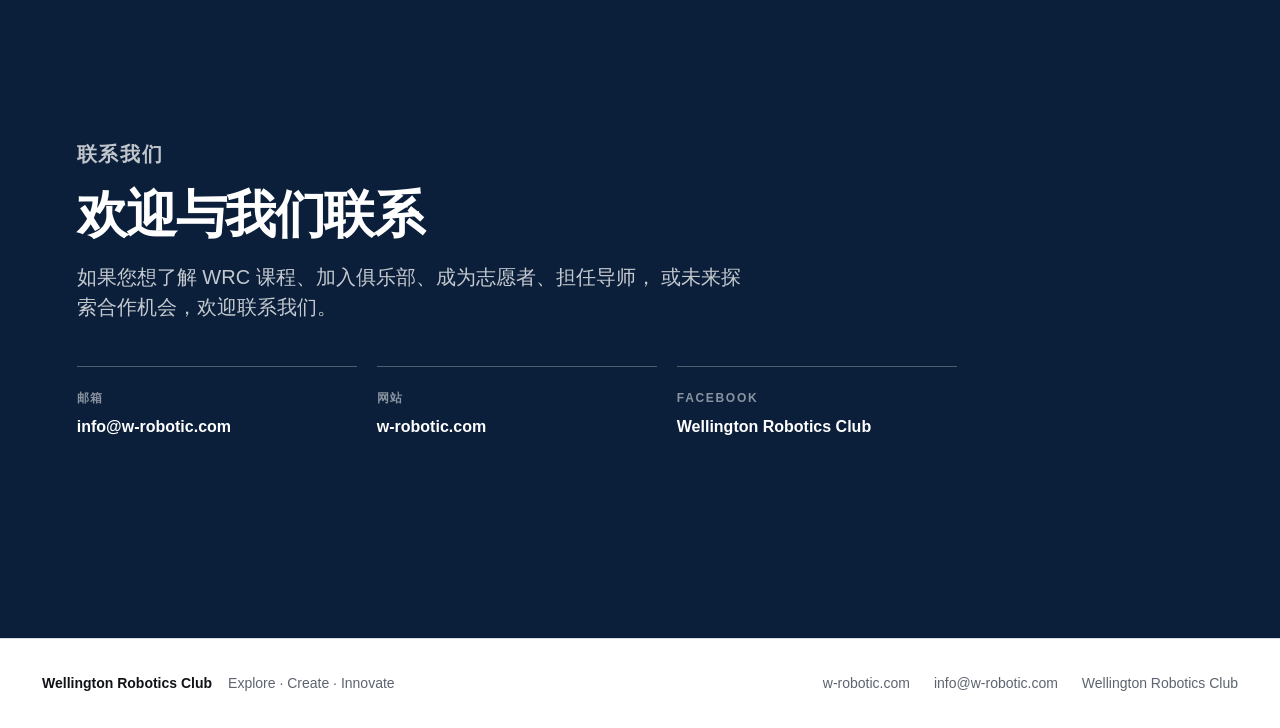
==== commit 8cfad595: "Add Upcoming Events pages" ====
--- a/zh/index.html
+++ b/zh/index.html
@@ -17,6 +17,7 @@
     <nav class="desktop-nav" aria-label="主导航">
       <a href="#home">首页</a>
       <a href="#achievements">赛事成绩</a>
+      <a href="#events">活动预告</a>
       <a href="#about">关于我们</a>
       <a href="#programmes">课程体系</a>
       <a href="#join">加入我们</a>
@@ -32,6 +33,7 @@
   <nav class="mobile-nav" aria-label="移动端导航">
     <a href="#home">首页</a>
     <a href="#achievements">赛事成绩</a>
+    <a href="#events">活动预告</a>
     <a href="#about">关于我们</a>
     <a href="#programmes">课程体系</a>
     <a href="#join">加入我们</a>
@@ -87,6 +89,20 @@
       </div>
     </section>
 
+    <section class="section home-events snap" id="events">
+      <div class="section-heading">
+        <p class="eyebrow">活动预告</p>
+        <h2>WRC 近期活动</h2>
+        <p class="section-copy">2026 年 8 月面向 WRC 学生和队伍的竞赛机会。</p>
+      </div>
+      <div class="home-event-grid">
+        <a href="events.html" class="home-event-card"><span><strong>01</strong>8月</span><div><small>Rotorua · 09:00–15:00</small><h3>RoboCup 全国赛</h3><p>RoboCup 队伍</p></div></a>
+        <a href="events.html" class="home-event-card"><span><strong>22</strong>8月</span><div><small>Palmerston North · 09:00–16:00</small><h3>VEX IQ 区赛</h3><p>参赛队员</p></div></a>
+        <a href="events.html" class="home-event-card"><span><strong>29</strong>8月</span><div><small>Wellington · 13:00–17:00</small><h3>VEX IQ 惠灵顿友谊赛</h3><p>参赛队员</p></div></a>
+      </div>
+      <div class="actions achievement-actions"><a class="btn primary" href="events.html">查看所有活动</a></div>
+    </section>
+
     <section class="section split snap" id="about">
       <div class="section-heading">
         <p class="eyebrow">关于 WRC</p>
--- a/styles.css
+++ b/styles.css
@@ -353,6 +353,15 @@
   font-size:14px;
 }
 .achievement-actions{justify-content:flex-start}
+.home-events{background:#f7f8fa}
+.home-event-grid{display:grid;grid-template-columns:repeat(3,minmax(0,1fr));gap:18px}
+.home-event-card{display:grid;grid-template-columns:76px 1fr;gap:20px;min-height:220px;padding:28px;border-radius:20px;background:#fff;border:1px solid rgba(11,31,58,.08);transition:transform .25s ease,box-shadow .25s ease}
+.home-event-card:hover{transform:translateY(-5px);box-shadow:0 22px 50px -36px rgba(11,31,58,.55)}
+.home-event-card > span{color:var(--red);font-size:11px;font-weight:800;text-transform:uppercase;letter-spacing:.08em}
+.home-event-card > span strong{display:block;font-size:40px;line-height:.9;letter-spacing:-.05em}
+.home-event-card small{color:var(--muted);font-size:11px;text-transform:uppercase;letter-spacing:.06em}
+.home-event-card h3{margin:20px 0 8px;color:var(--navy);font-size:25px;line-height:1.05;letter-spacing:-.035em}
+.home-event-card p{margin:0;color:var(--muted);font-size:14px}
 
 .section-heading{
   max-width:760px;
@@ -586,6 +595,7 @@
   .contact-links{
     grid-template-columns:1fr;
   }
+  .home-event-grid{grid-template-columns:1fr}
   .programme-card{min-height:auto}
   .achievement-layout{gap:46px}
   .achievement-poster{max-width:560px;margin:0 auto}
@@ -756,6 +766,7 @@
 .form-heading.compact h2{font-size:34px}
 .registration-form{display:grid;gap:30px;margin-top:40px}
 .website-field{position:absolute!important;left:-10000px!important;width:1px!important;height:1px!important;overflow:hidden!important}
+.selected-event{padding:14px 16px;border-radius:12px;background:#eef5fd;color:var(--navy);font-size:13px;font-weight:750;border:1px solid #cfe0f4}
 .form-grid{display:grid;gap:20px}
 .two-columns{grid-template-columns:repeat(2,minmax(0,1fr))}
 .registration-form label > span:first-child,
@@ -843,3 +854,60 @@
   .registration-shell{padding-left:16px;padding-right:16px;gap:38px}
   .submit-button{width:100%}
 }
+
+/* Upcoming Events preview */
+.events-page{background:#f5f7fa}
+.events-hero{
+  min-height:70vh;
+  padding:160px clamp(24px,7vw,100px) 90px;
+  display:flex;
+  flex-direction:column;
+  justify-content:flex-end;
+  background:radial-gradient(circle at 85% 18%,rgba(25,118,210,.12),transparent 30%),linear-gradient(135deg,#fff 0%,#f7f8fa 100%);
+}
+.events-hero h1{max-width:1100px;font-size:clamp(58px,9vw,124px);line-height:.88}
+.events-hero > p:not(.eyebrow){max-width:680px;margin:32px 0 0;color:var(--muted);font-size:20px}
+.events-test-note{width:max-content;margin-top:28px;padding:8px 13px;border-radius:999px;background:#fff3d6;color:#7c5700;font-size:12px;font-weight:750}
+.featured-events{padding:100px clamp(24px,7vw,100px)}
+.events-section-heading{display:flex;justify-content:space-between;gap:50px;align-items:end;margin-bottom:48px}
+.events-section-heading h2{margin:0;color:var(--navy);font-size:clamp(44px,6vw,76px);line-height:.95;letter-spacing:-.055em}
+.events-section-heading > p{max-width:440px;margin:0;color:var(--muted)}
+.event-card-grid{display:grid;grid-template-columns:repeat(2,minmax(0,1fr));gap:24px}
+.event-card{display:grid;grid-template-columns:130px 1fr;min-height:460px;border-radius:26px;overflow:hidden;background:#fff;box-shadow:0 24px 60px -42px rgba(11,31,58,.45)}
+.event-date{padding:34px 24px;color:#fff}
+.event-card-red .event-date{background:var(--red)}
+.event-card-blue .event-date{background:var(--blue)}
+.event-card-gold .event-date{background:#d89b00}
+.event-date strong{display:block;font-size:64px;line-height:.85;letter-spacing:-.06em}
+.event-date span{display:block;margin-top:14px;font-size:13px;font-weight:750;line-height:1.35;text-transform:uppercase;letter-spacing:.08em}
+.event-card-body{display:flex;flex-direction:column;padding:36px}
+.event-meta{display:flex;gap:8px;flex-wrap:wrap}
+.event-meta span{padding:6px 9px;border-radius:999px;background:#f0f2f5;color:var(--navy);font-size:11px;font-weight:750;text-transform:uppercase;letter-spacing:.06em}
+.event-card h3{margin:24px 0 14px;color:var(--navy);font-size:clamp(30px,3vw,44px);line-height:1;letter-spacing:-.045em}
+.event-card p{margin:0;color:var(--muted);font-size:16px}
+.event-card dl{display:grid;grid-template-columns:1fr 1.5fr;gap:16px;margin:32px 0}
+.event-card dl div{padding-top:14px;border-top:1px solid var(--line)}
+.event-card dt{color:var(--muted);font-size:10px;text-transform:uppercase;letter-spacing:.1em}
+.event-card dd{margin:5px 0 0;color:var(--navy);font-size:13px;font-weight:700}
+.event-register{display:flex;justify-content:space-between;align-items:center;margin-top:auto;padding:16px 0 0;border-top:1px solid var(--line);color:var(--navy);font-weight:800}
+.event-register span{font-size:22px;transition:transform .2s ease}
+.event-register:hover span{transform:translateX(5px)}
+.events-info-strip{margin:0 clamp(24px,7vw,100px) 100px;padding:32px 36px;border-radius:22px;background:var(--navy);color:#fff;display:flex;justify-content:space-between;align-items:center;gap:30px}
+.events-info-strip strong,.events-info-strip span{display:block}
+.events-info-strip span{margin-top:5px;color:rgba(255,255,255,.65)}
+.events-info-strip a{padding:11px 18px;border-radius:999px;background:#fff;color:var(--navy);font-size:12px;font-weight:800;white-space:nowrap}
+@media (max-width:920px){
+  .events-section-heading{align-items:start;flex-direction:column}
+  .event-card-grid{grid-template-columns:1fr}
+}
+@media (max-width:620px){
+  .events-page .desktop-nav{display:none}
+  .events-hero{min-height:64vh;padding-top:130px}
+  .featured-events{padding-top:72px}
+  .event-card{grid-template-columns:1fr;min-height:auto}
+  .event-date{display:flex;align-items:end;gap:14px;padding:24px}
+  .event-date strong{font-size:50px}
+  .event-date span{margin:0}
+  .event-card-body{padding:28px 22px}
+  .events-info-strip{align-items:flex-start;flex-direction:column;padding:28px 24px}
+}
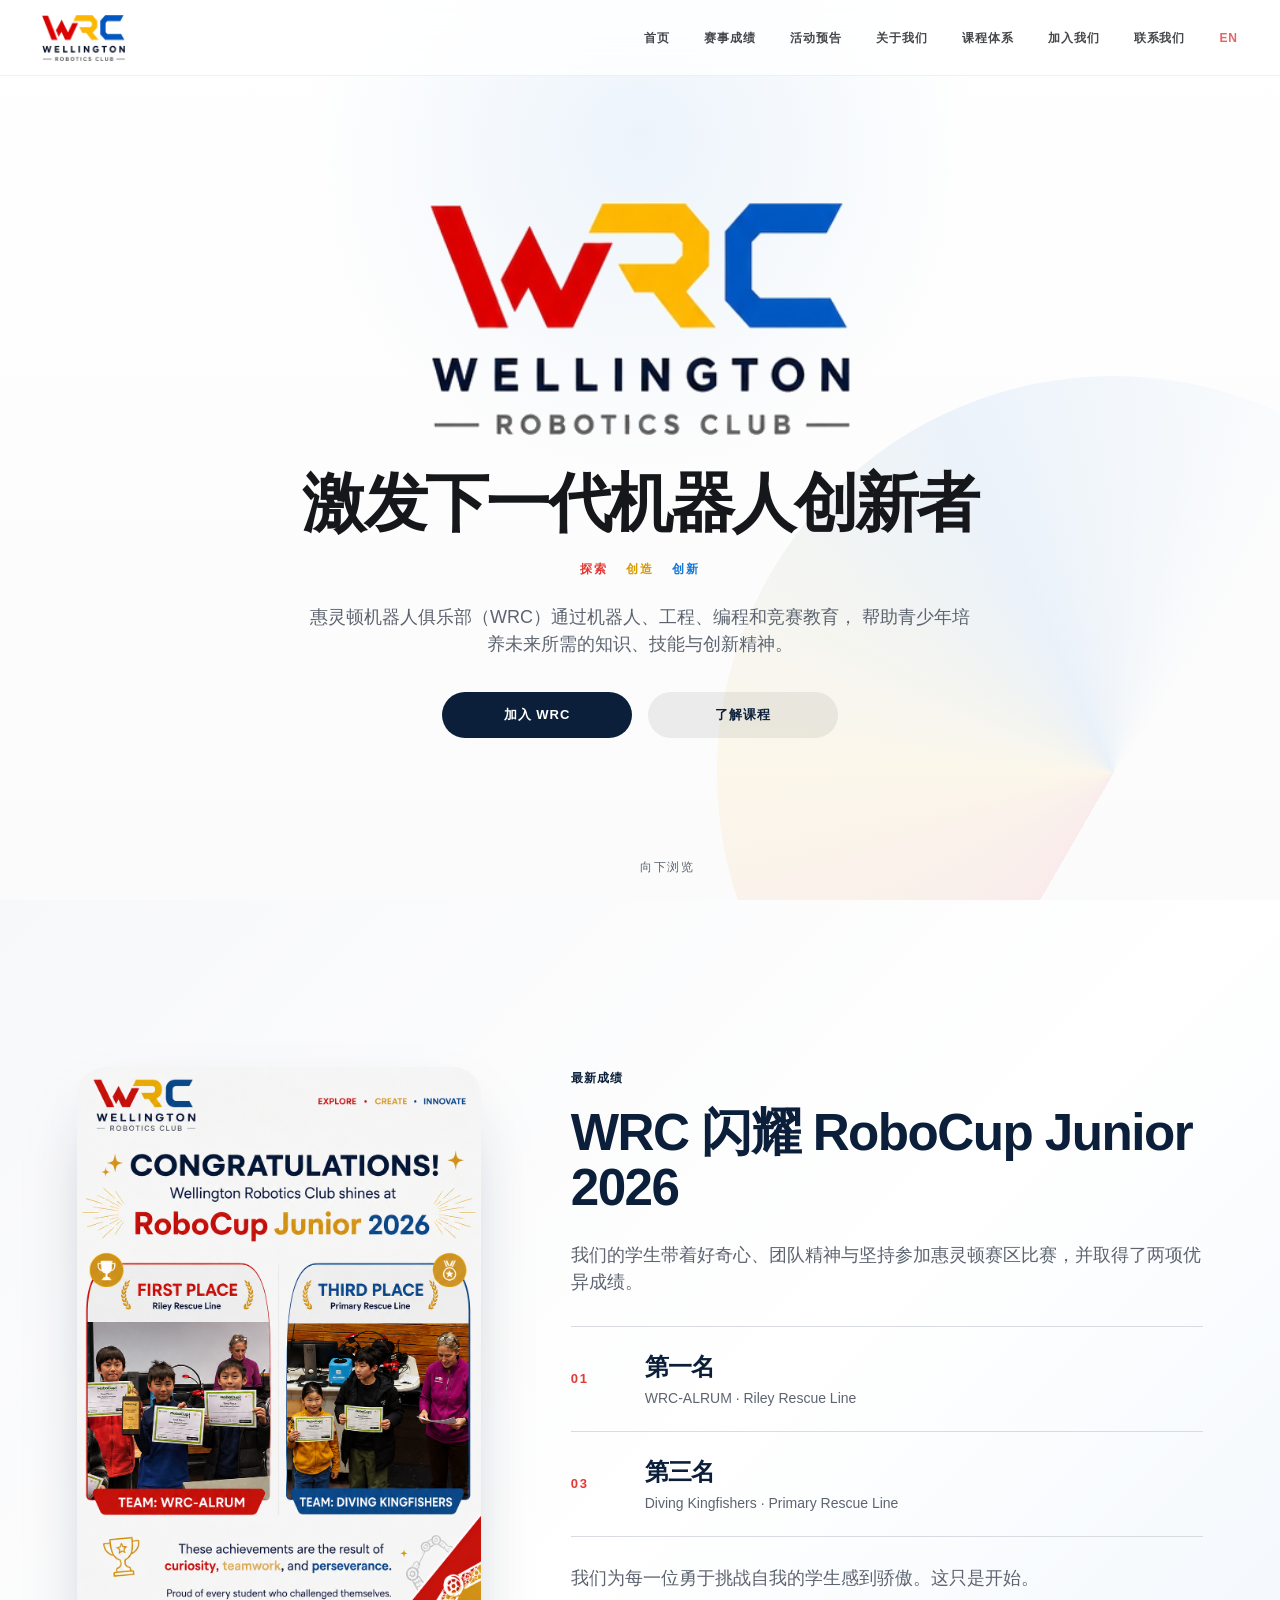
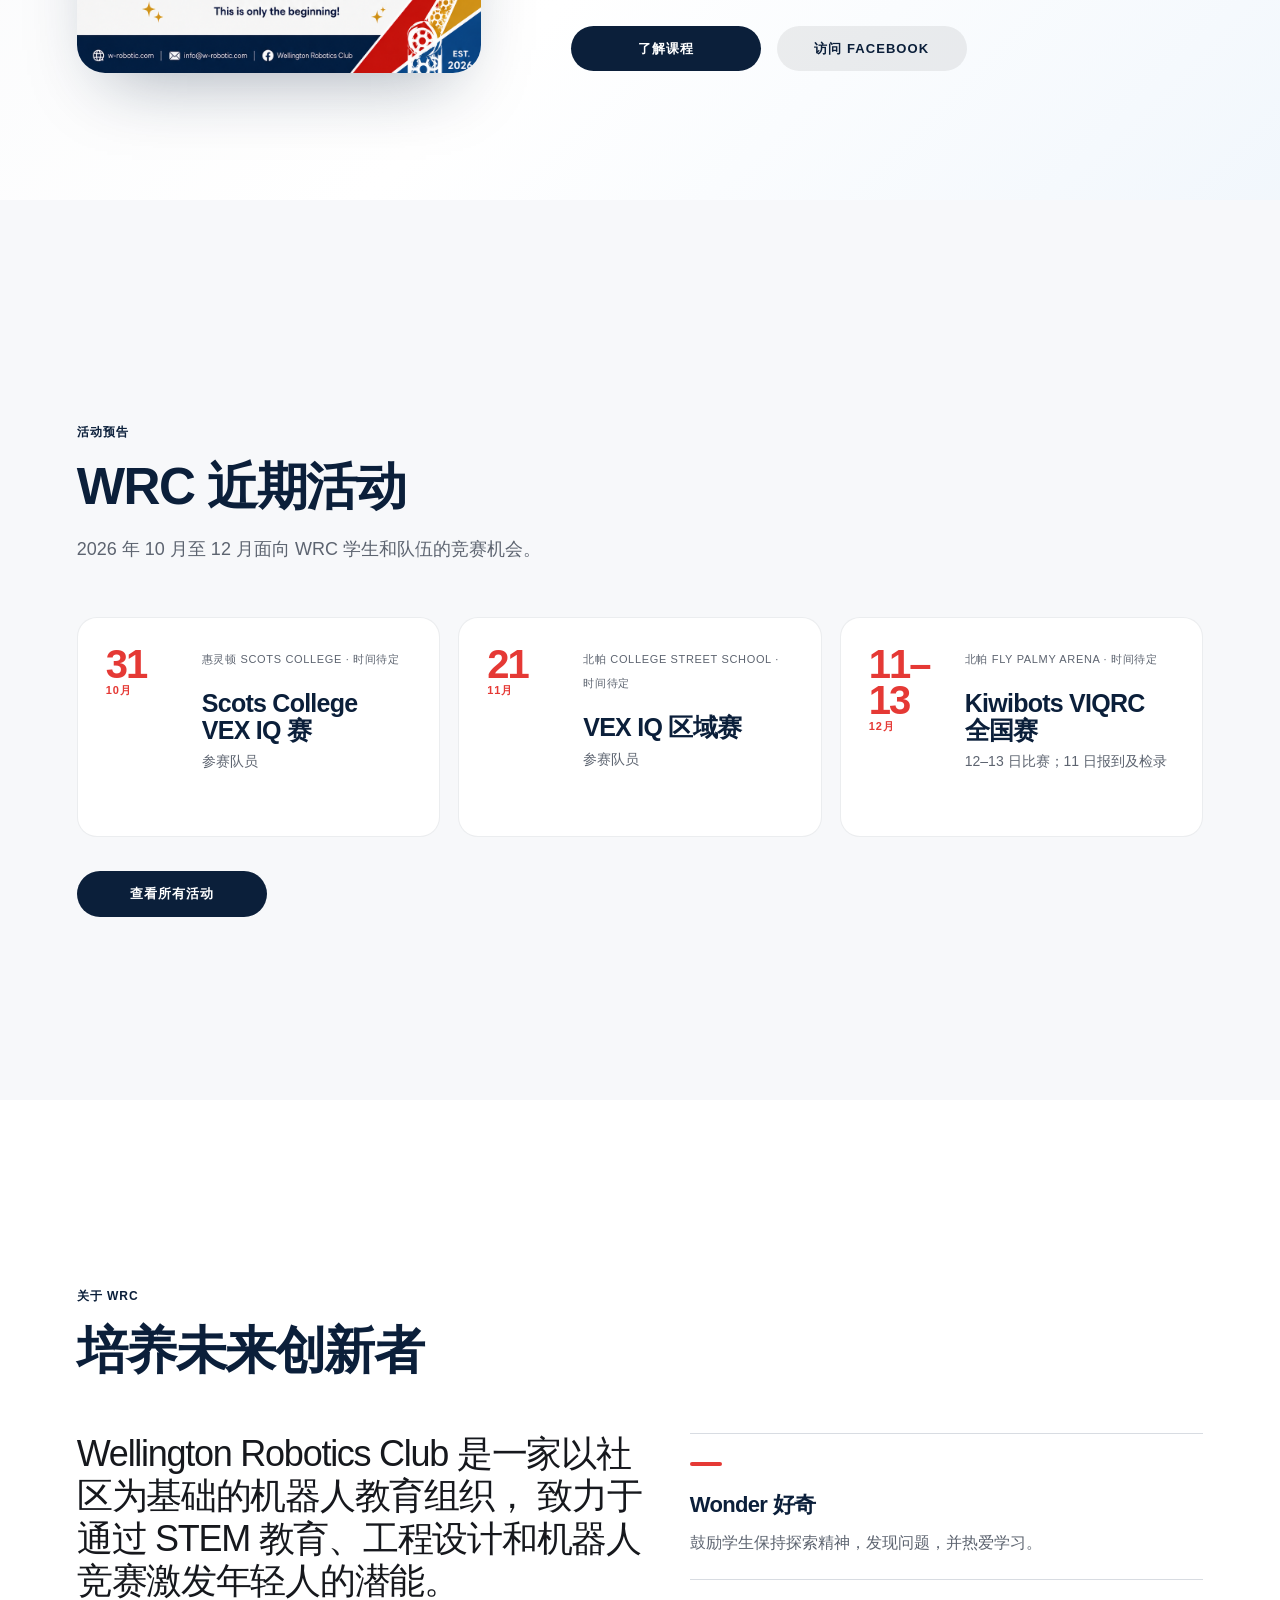
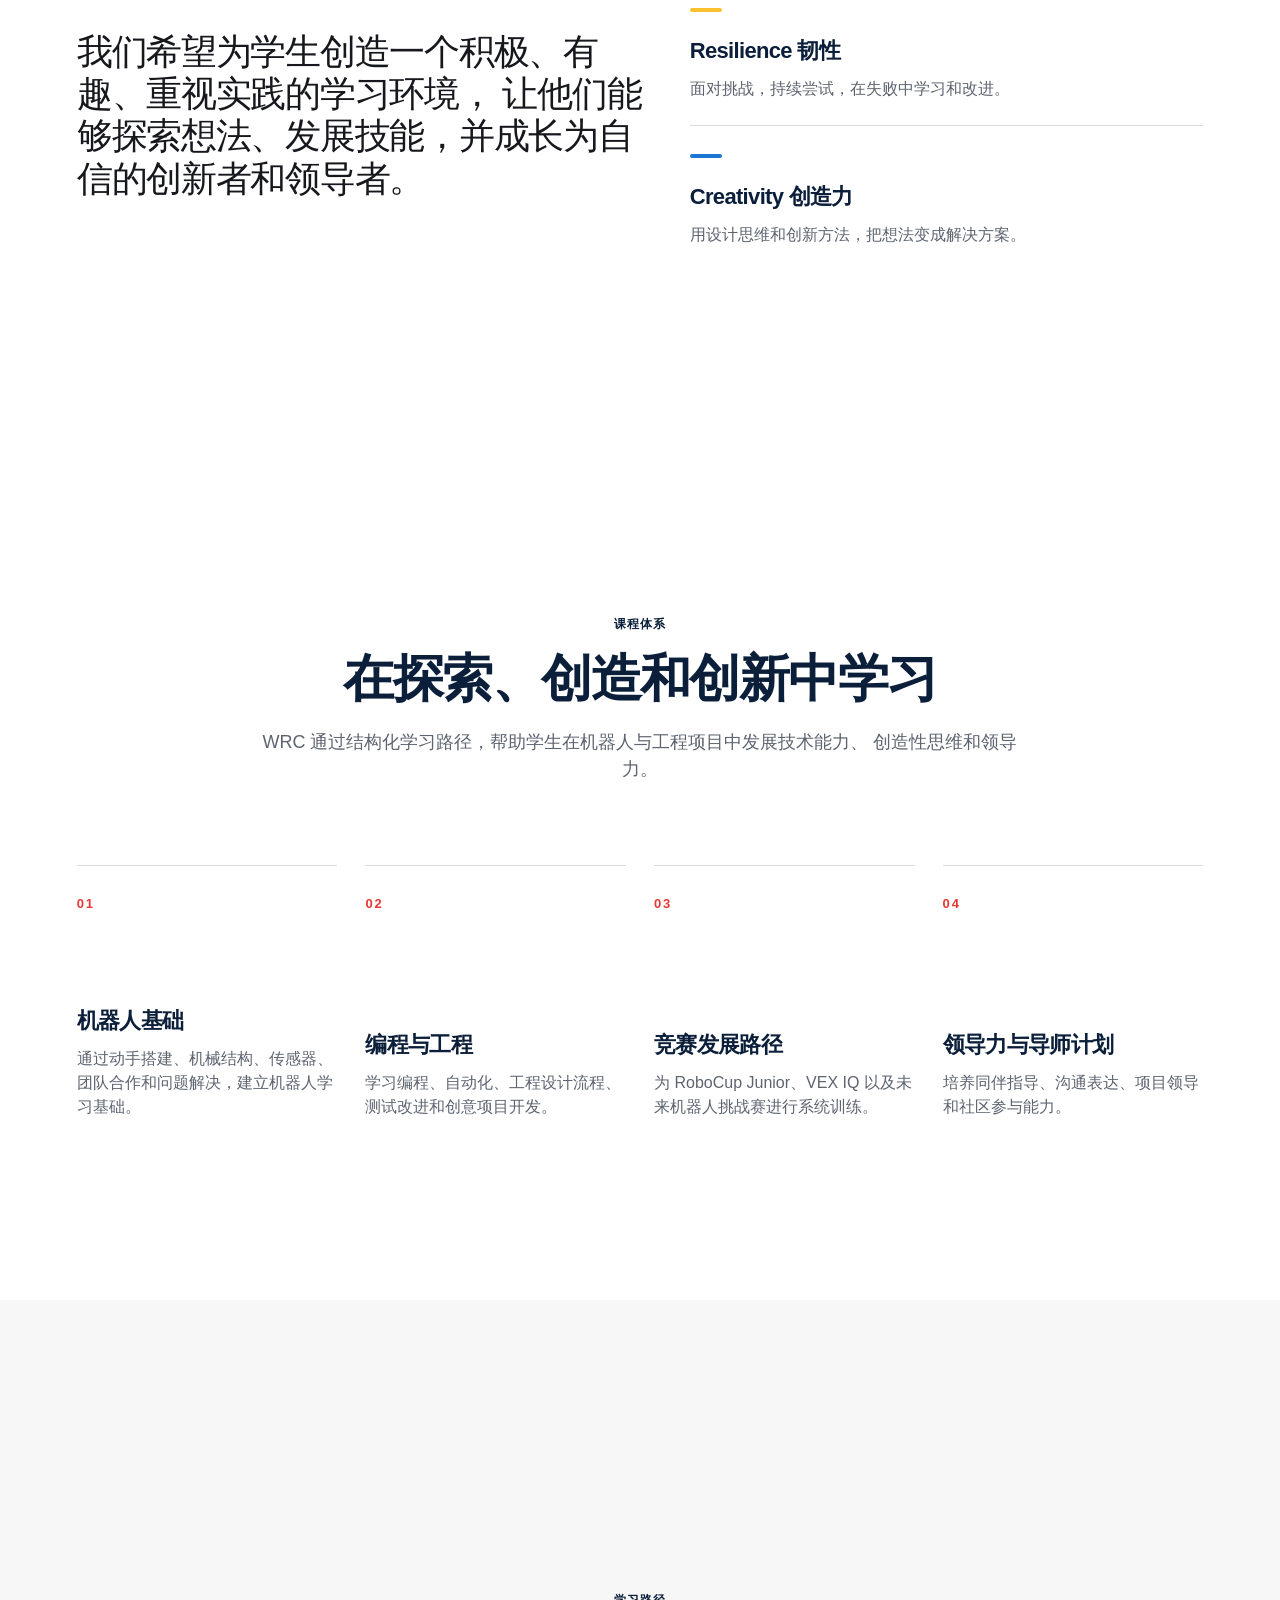
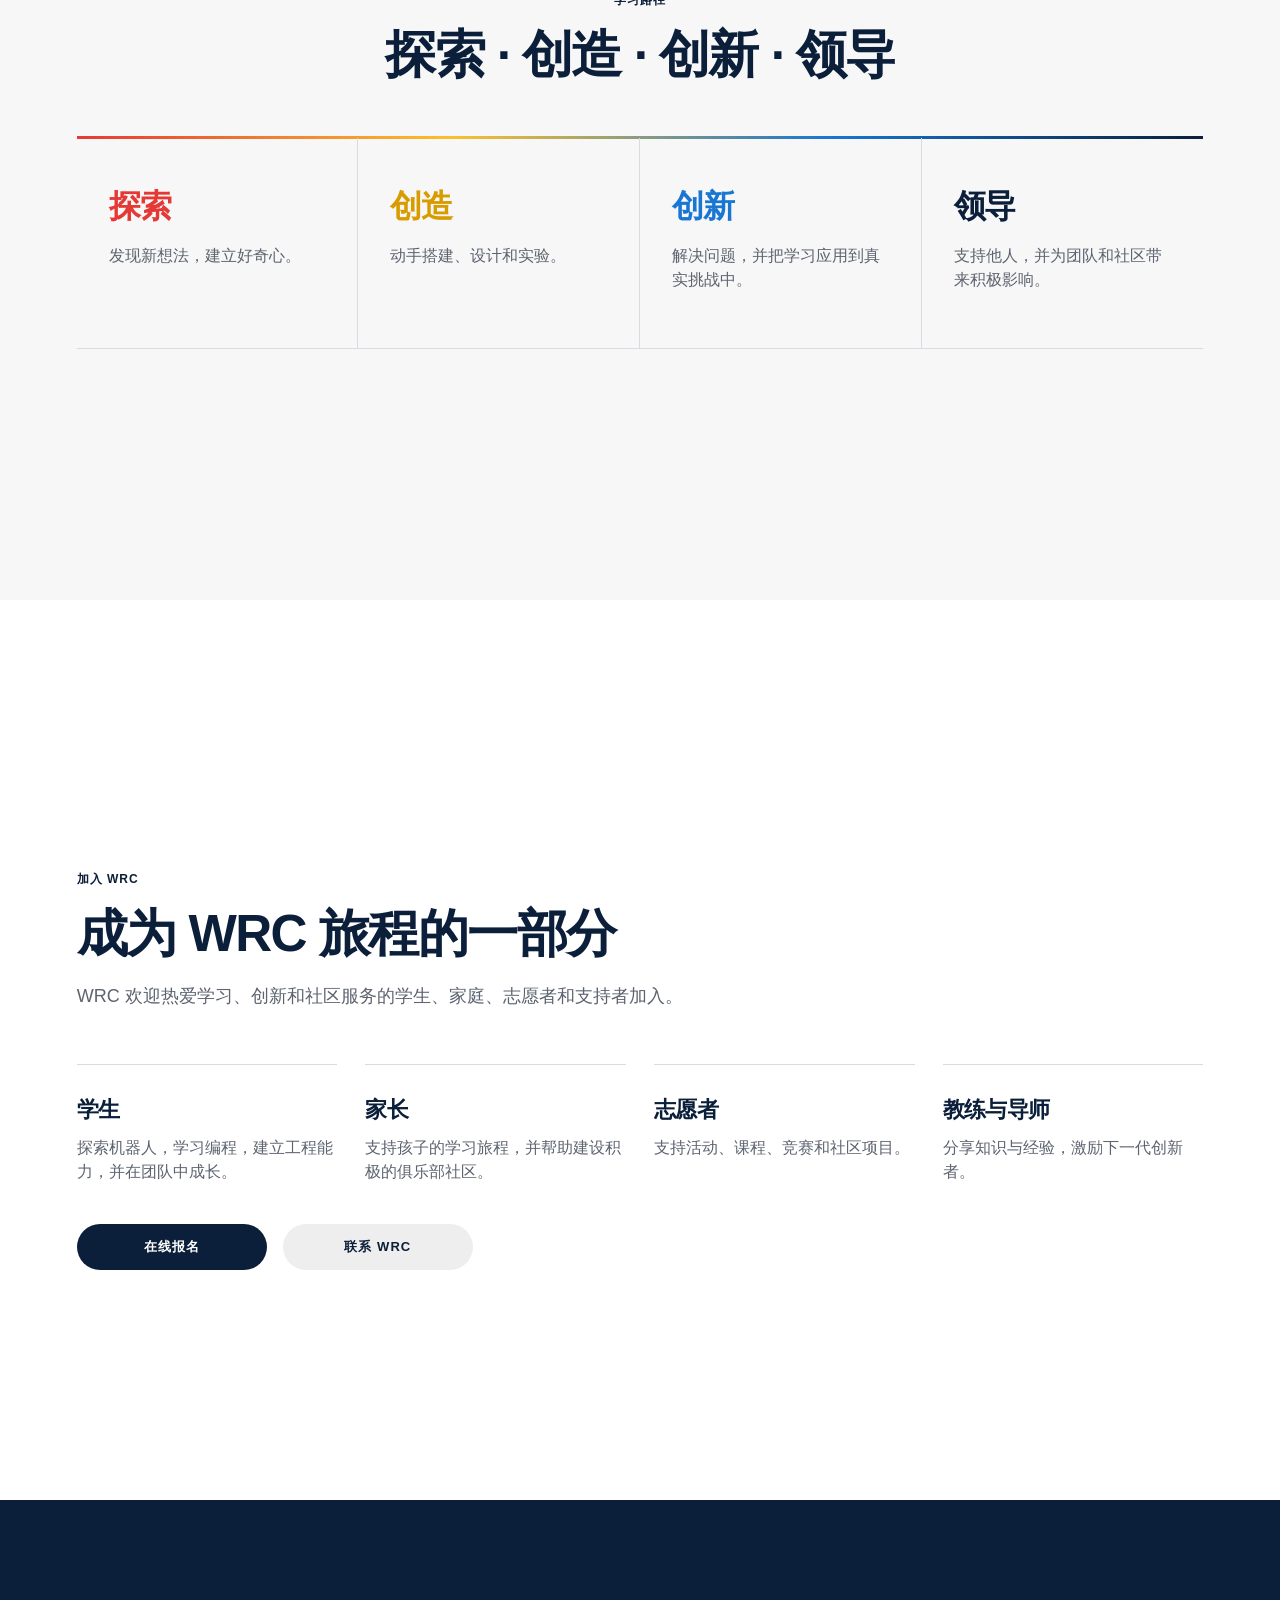
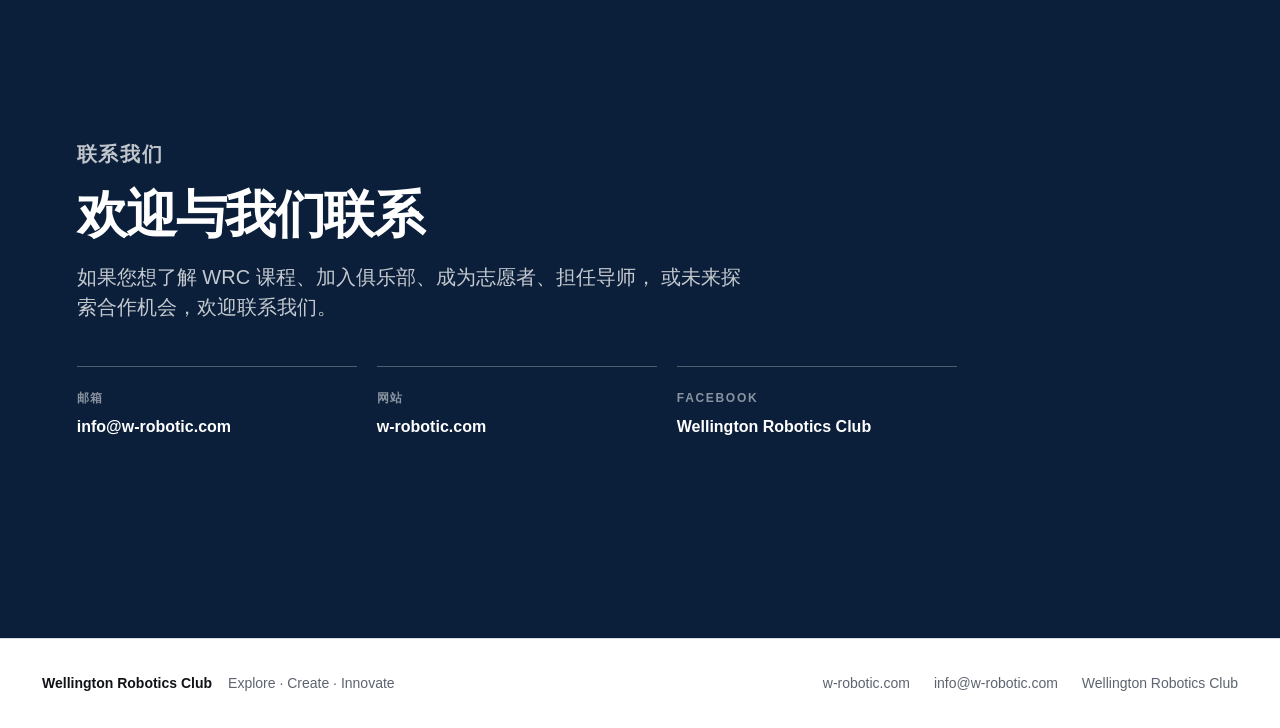
==== commit 2c7d90d5: "Update upcoming robotics events for late 2026" ====
--- a/zh/index.html
+++ b/zh/index.html
@@ -3,8 +3,12 @@
 <head>
   <meta charset="UTF-8" />
   <meta name="viewport" content="width=device-width, initial-scale=1.0" />
-  <title>惠灵顿机器人俱乐部 | WRC</title>
-  <meta name="description" content="惠灵顿机器人俱乐部通过机器人、工程、编程和竞赛教育，帮助青少年培养未来所需的技能、信心与创新精神。" />
+  <title>惠灵顿机器人课程与青少年编程 | Wellington Robotics Club</title>
+  <meta name="description" content="惠灵顿机器人俱乐部为青少年提供机器人、编程、工程实践及 RoboCup 竞赛机会，培养创造力、团队合作与解决问题的能力。" />
+  <link rel="canonical" href="https://w-robotic.com/zh/" />
+  <link rel="alternate" hreflang="en-NZ" href="https://w-robotic.com/" />
+  <link rel="alternate" hreflang="zh-Hans" href="https://w-robotic.com/zh/" />
+  <link rel="alternate" hreflang="x-default" href="https://w-robotic.com/" />
   <link rel="icon" href="../assets/favicon.svg" type="image/svg+xml" />
   <link rel="stylesheet" href="../styles.css" />
 </head>
@@ -93,12 +97,12 @@
       <div class="section-heading">
         <p class="eyebrow">活动预告</p>
         <h2>WRC 近期活动</h2>
-        <p class="section-copy">2026 年 8 月面向 WRC 学生和队伍的竞赛机会。</p>
+        <p class="section-copy">2026 年 10 月至 12 月面向 WRC 学生和队伍的竞赛机会。</p>
       </div>
       <div class="home-event-grid">
-        <a href="events.html" class="home-event-card"><span><strong>01</strong>8月</span><div><small>Rotorua · 09:00–15:00</small><h3>RoboCup 全国赛</h3><p>RoboCup 队伍</p></div></a>
-        <a href="events.html" class="home-event-card"><span><strong>22</strong>8月</span><div><small>Palmerston North · 09:00–16:00</small><h3>VEX IQ 区赛</h3><p>参赛队员</p></div></a>
-        <a href="events.html" class="home-event-card"><span><strong>29</strong>8月</span><div><small>Wellington · 13:00–17:00</small><h3>VEX IQ 惠灵顿友谊赛</h3><p>参赛队员</p></div></a>
+        <a href="events.html" class="home-event-card"><span><strong>31</strong>10月</span><div><small>惠灵顿 Scots College · 时间待定</small><h3>Scots College VEX IQ 赛</h3><p>参赛队员</p></div></a>
+        <a href="events.html" class="home-event-card"><span><strong>21</strong>11月</span><div><small>北帕 College Street School · 时间待定</small><h3>VEX IQ 区域赛</h3><p>参赛队员</p></div></a>
+        <a href="events.html" class="home-event-card"><span><strong>11–13</strong>12月</span><div><small>北帕 Fly Palmy Arena · 时间待定</small><h3>Kiwibots VIQRC 全国赛</h3><p>12–13 日比赛；11 日报到及检录</p></div></a>
       </div>
       <div class="actions achievement-actions"><a class="btn primary" href="events.html">查看所有活动</a></div>
     </section>
